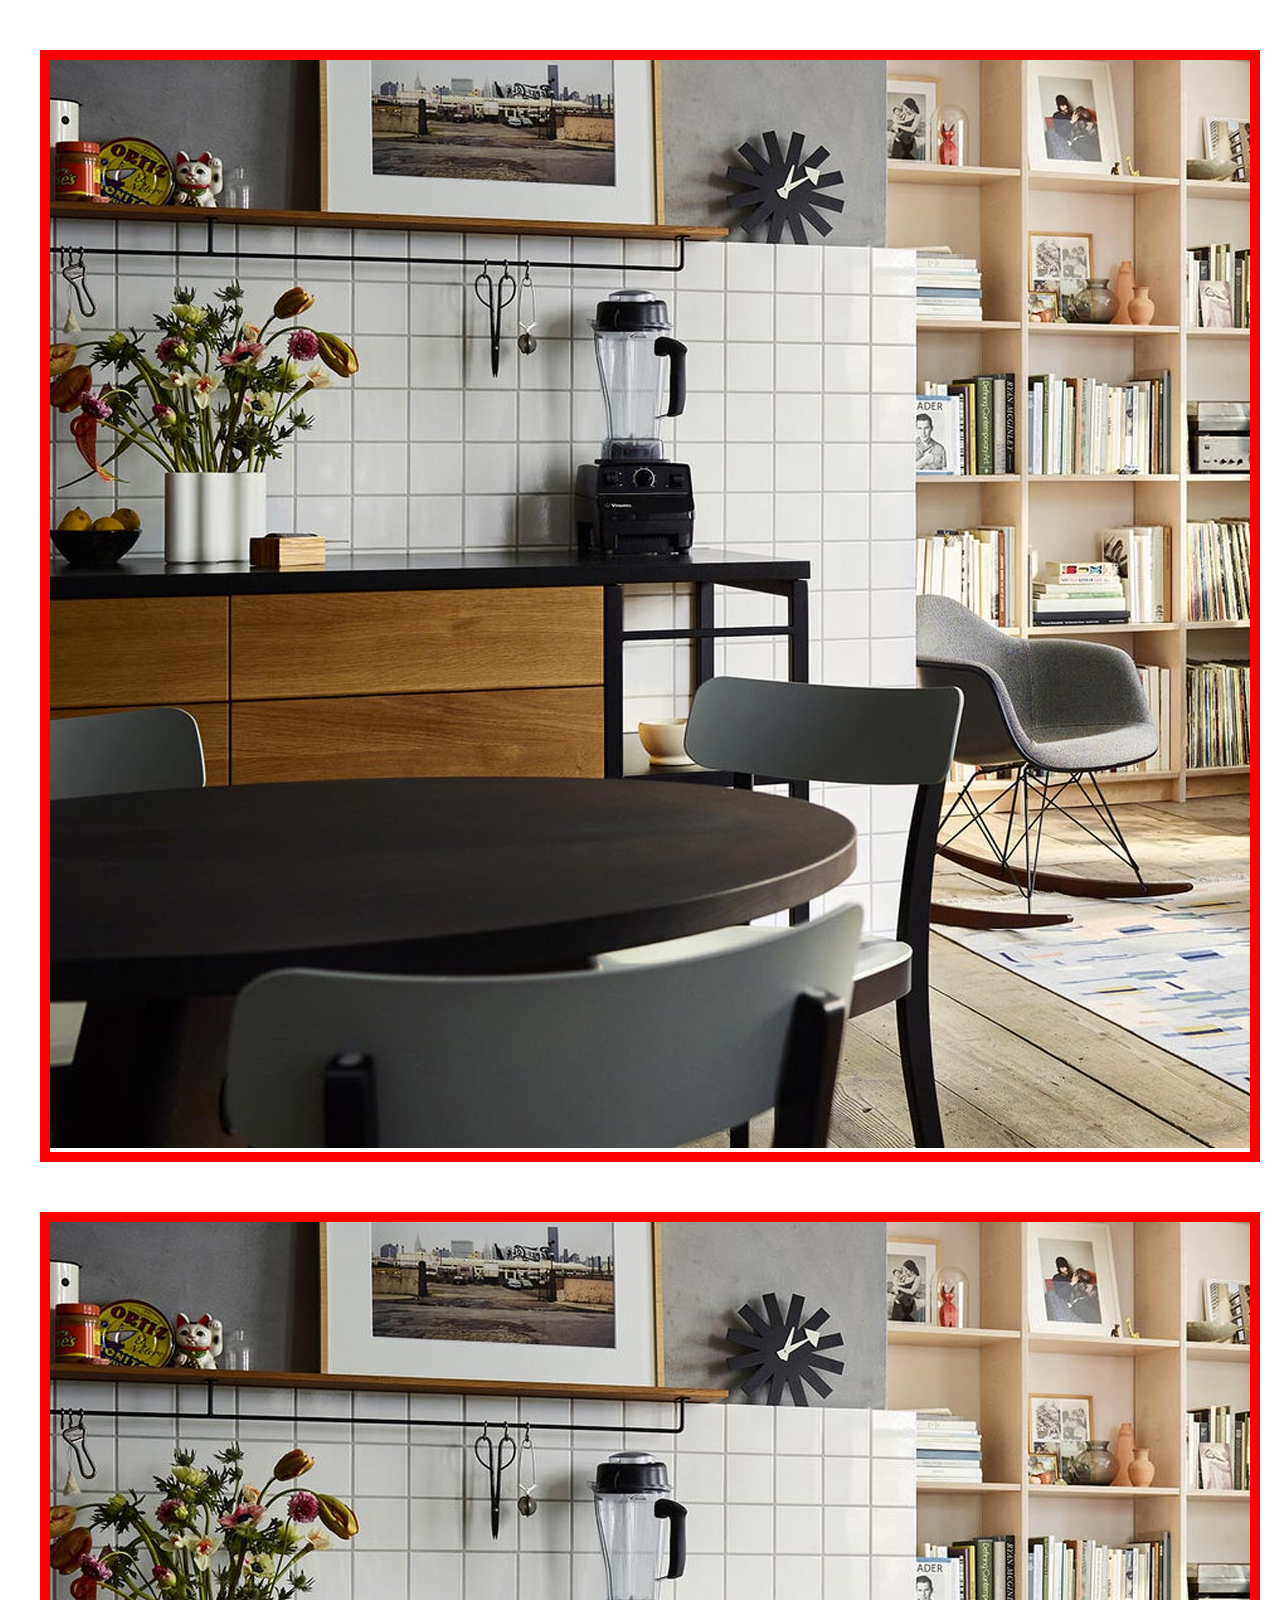
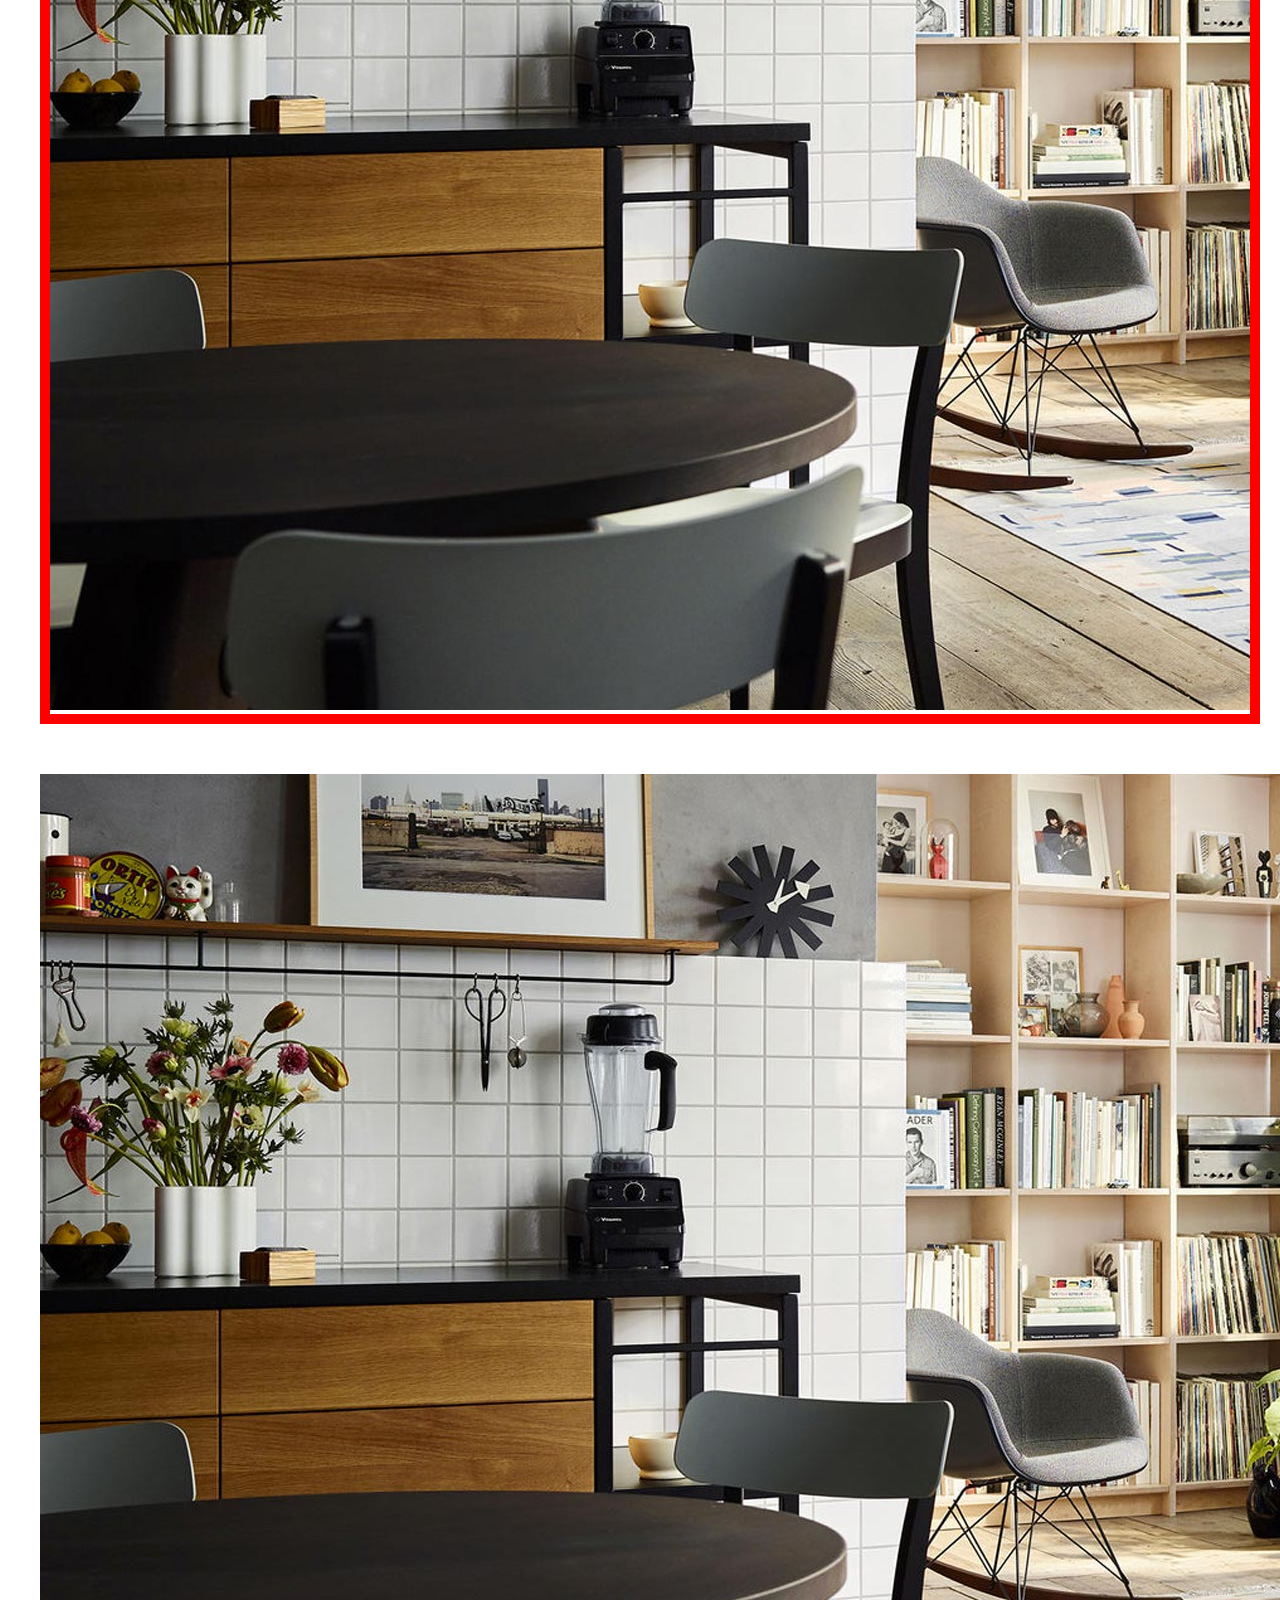
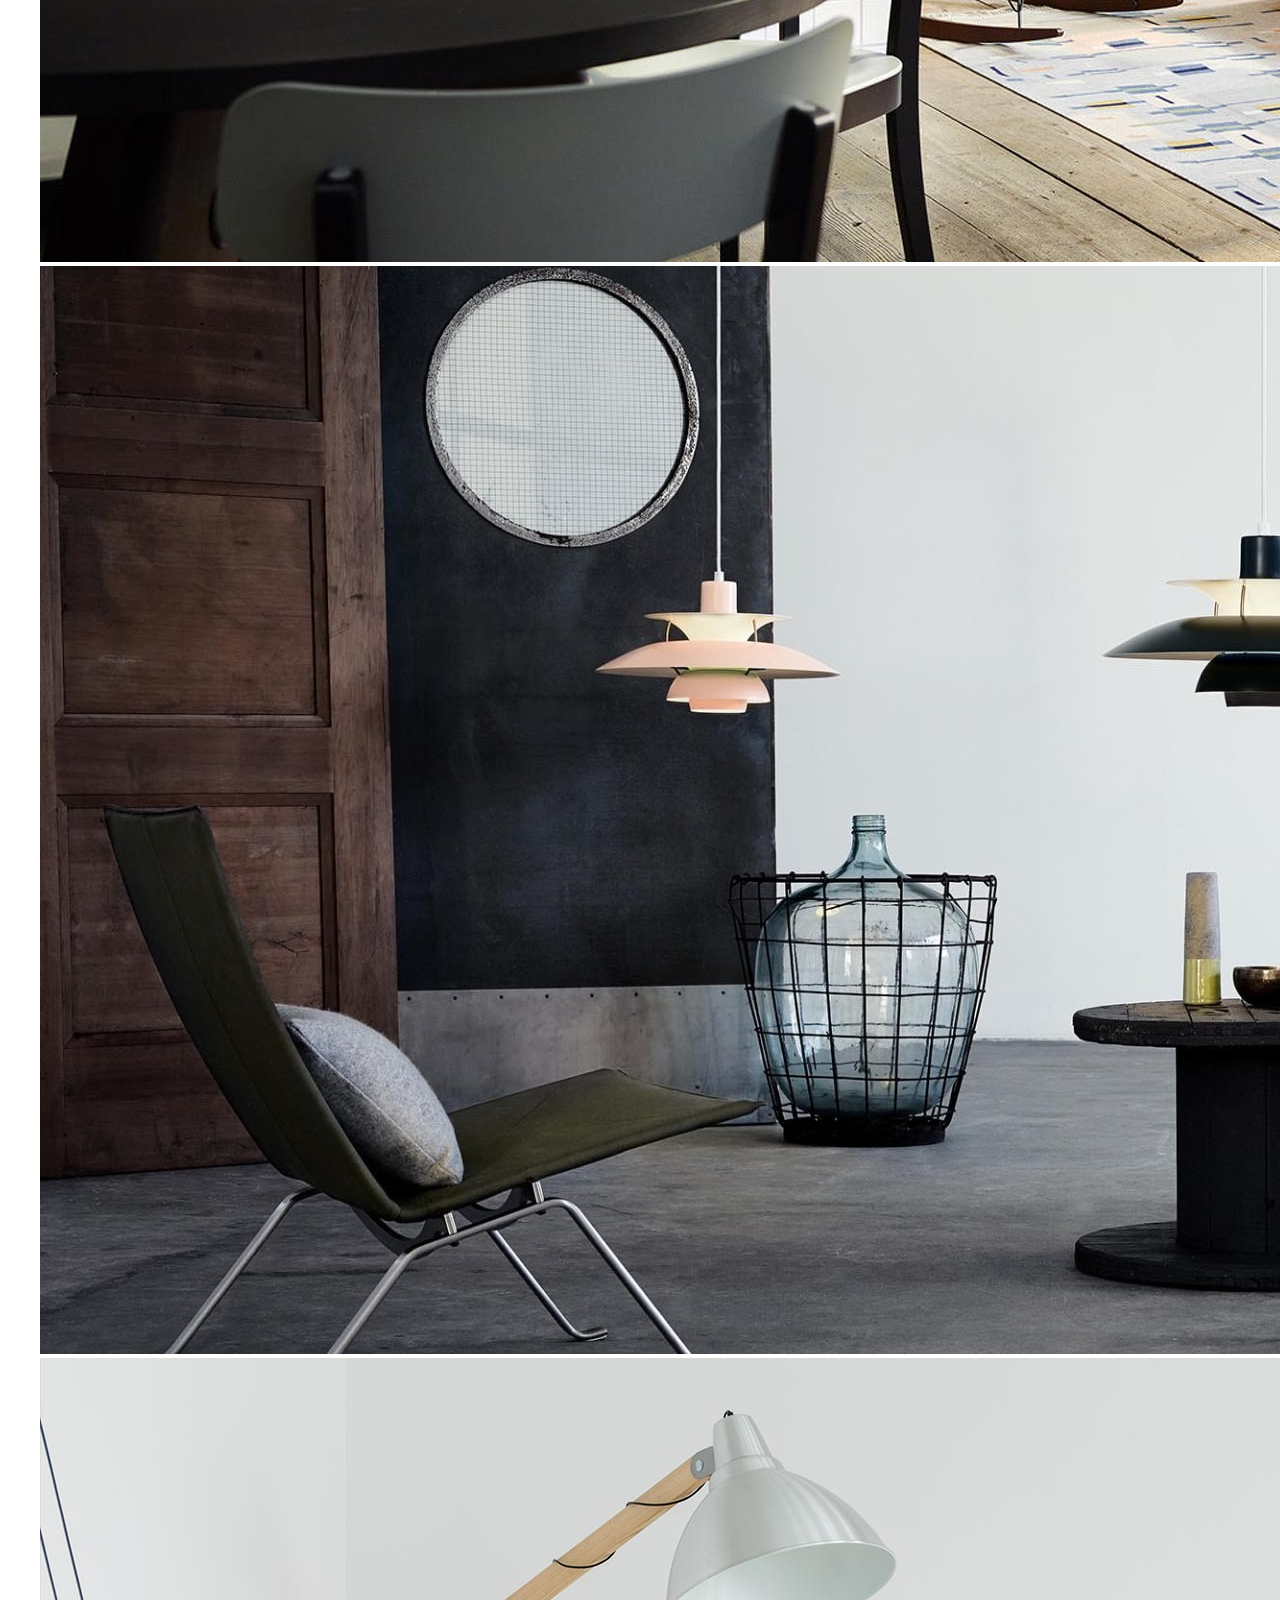
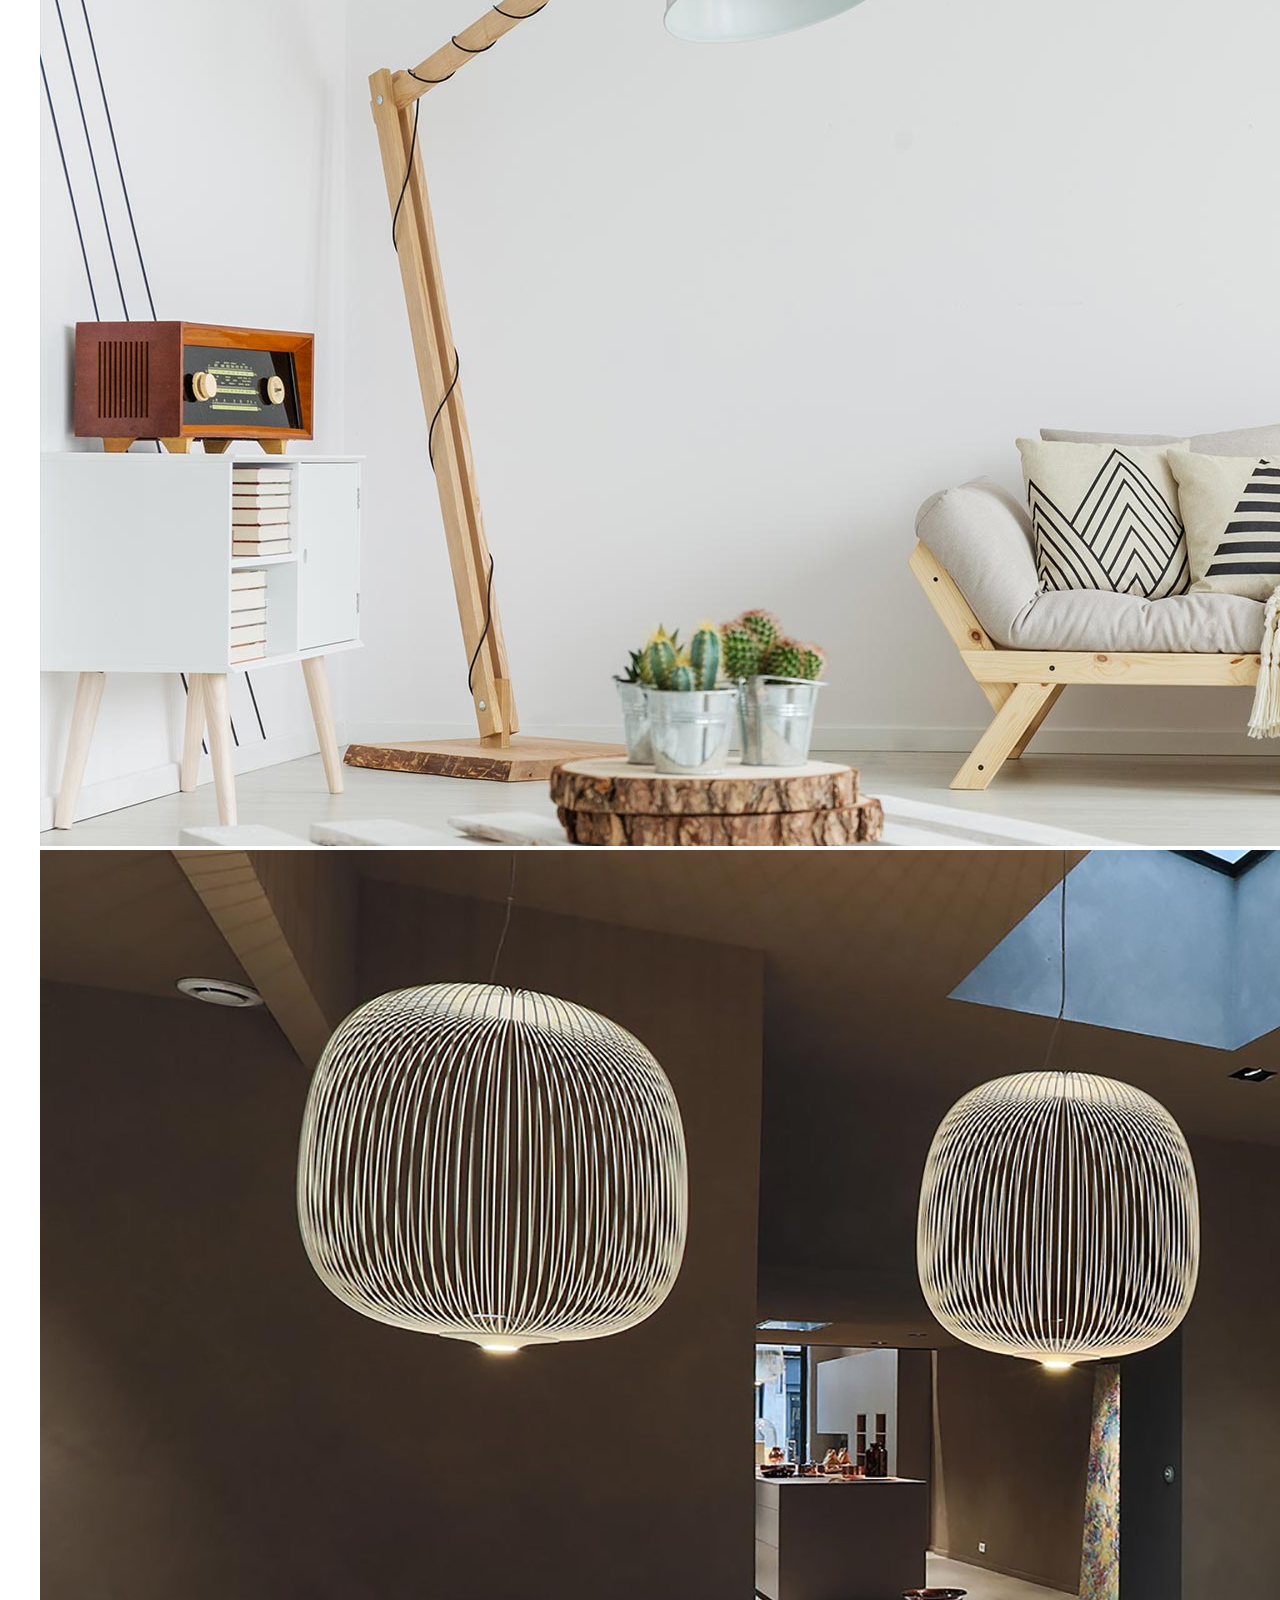
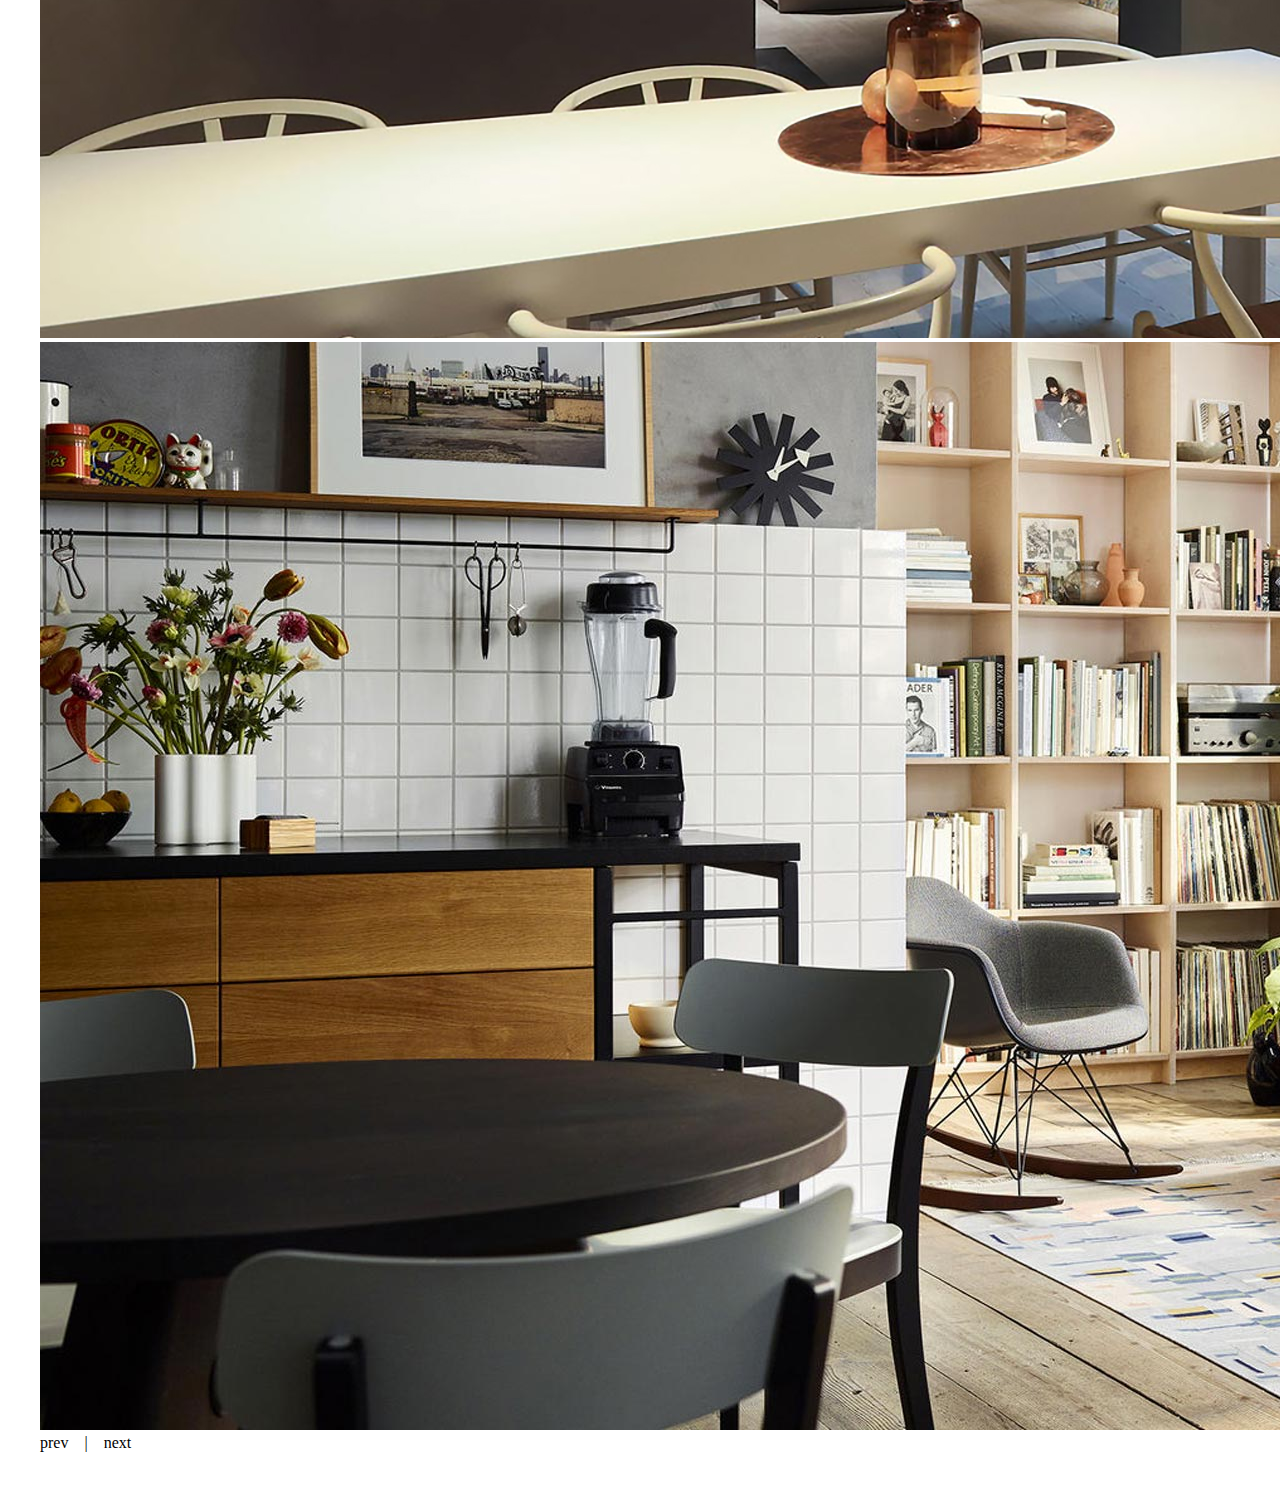
==== public/html/10.slide.html @ fa1ca0fd "시험장 slide" ====
<!DOCTYPE html>
<html lang="ko">
<head>
	<meta charset="UTF-8">
	<meta name="viewport" content="width=device-width, initial-scale=1.0">
	<title>Slide</title>
	<link rel="stylesheet" href="../css/bootstrap.min.css">
	<link rel="stylesheet" href="../css/base.css">
	<link rel="stylesheet" href="../css/10.slide.css">
	<script src="../js/jquery-3.5.1.min.js"></script>
	<script src="../js/imagesloaded.pkgd.min.js"></script>
</head>
<body>

	<!-- slide 1 시험장 -->
	<div class="wrapper wrapper1">
		<div class="stage">
			<div class="slide-wrap">
				<div class="slide">
					<img src="../img/slide-0.jpg" class="w-100">
				</div>
				<div class="slide">
					<img src="../img/slide-1.jpg" class="w-100">
				</div>
				<div class="slide">
					<img src="../img/slide-2.jpg" class="w-100">
				</div>
				<div class="slide">
					<img src="../img/slide-3.jpg" class="w-100">
				</div>
				
			</div>
		</div>
	
	</div>
	<!--// slide 1 -->

	<!-- slide 2 무한루프 -->
	<div class="wrapper wrapper2">
		<div class="stage">
			<div class="slide-wrap">
				<div class="slide">
					<img src="../img/slide-0.jpg" class="w-100">
				</div>
				<div class="slide">
					<img src="../img/slide-1.jpg" class="w-100">
				</div>
				<div class="slide">
					<img src="../img/slide-2.jpg" class="w-100">
				</div>
				<div class="slide">
					<img src="../img/slide-3.jpg" class="w-100">
				</div>
				<div class="slide">
					<img src="../img/slide-0.jpg" class="w-100">
				</div>
			</div>
		</div>
		
	</div>
	<!--// slide 2 -->

	<!-- slide 3 시험장 prev, next -->
	<div class="wrapper wrapper3">
		<div class="stage">
			<div class="slide-wrap">
				<div class="slide">
					<img src="../img/slide-0.jpg" class="w-100">
				</div>
				<div class="slide">
					<img src="../img/slide-1.jpg" class="w-100">
				</div>
				<div class="slide">
					<img src="../img/slide-2.jpg" class="w-100">
				</div>
				<div class="slide">
					<img src="../img/slide-3.jpg" class="w-100">
				</div>
				<div class="slide">
					<img src="../img/slide-0.jpg" class="w-100">
				</div>
			</div>
		</div>
		<div class="text-center">
			<span class="btn-prev">prev</span>
			<span style="padding: 0 12px;">|</span>
			<span class="btn-next">next</span>
		</div>
	</div>
	<!--// slide 3 -->
	<script src="../js/10.slide.js"></script>
</body>
</html>
---- public/css/10.slide.css ----
.wrapper {max-width: 1200px; margin: 50px auto;}
.btn-prev, .btn-next {cursor: pointer;}

.wrapper1 .stage {width: 100%; border: 10px solid red; overflow: hidden;}
.wrapper1 .slide-wrap {position: relative;}
.wrapper1 .slide {position: absolute; top: 0; width: 100%;}
.wrapper1 .slide:nth-child(1) {position: relative; left: 0;}
.wrapper1 .slide:nth-child(2) {left: 100%;}
.wrapper1 .slide:nth-child(3) {left: 200%;}
.wrapper1 .slide:nth-child(4) {left: 300%;}
.wrapper1 .slide:nth-child(5) {left: 400%;}

.wrapper2 .stage {width: 100%; border: 10px solid red; overflow: hidden;}
.wrapper2 .slide-wrap {position: relative;}
.wrapper2 .slide {position: absolute; top: 0; width: 100%;}
.wrapper2 .slide:nth-child(1) {position: relative; left: 0;}
.wrapper2 .slide:nth-child(2) {left: 100%;}
.wrapper2 .slide:nth-child(3) {left: 200%;}
.wrapper2 .slide:nth-child(4) {left: 300%;}
.wrapper2 .slide:nth-child(5) {left: 400%;}
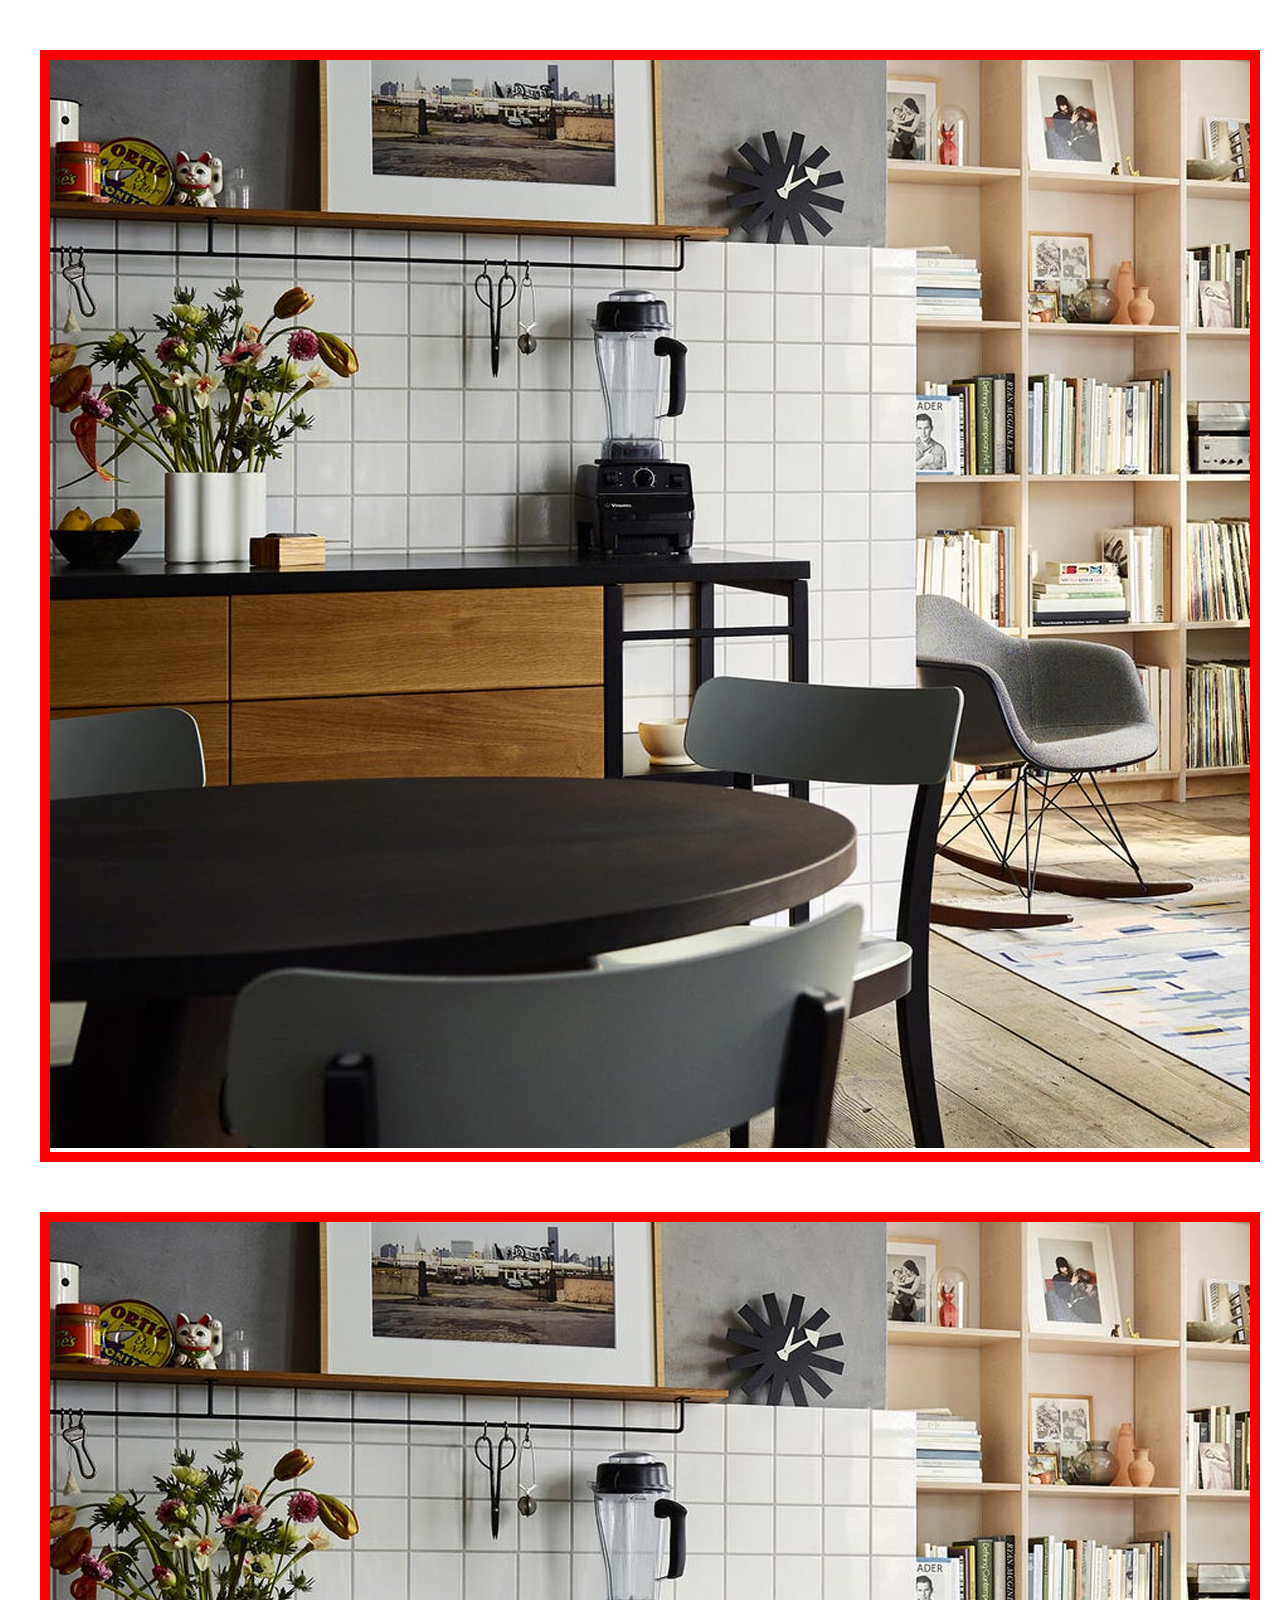
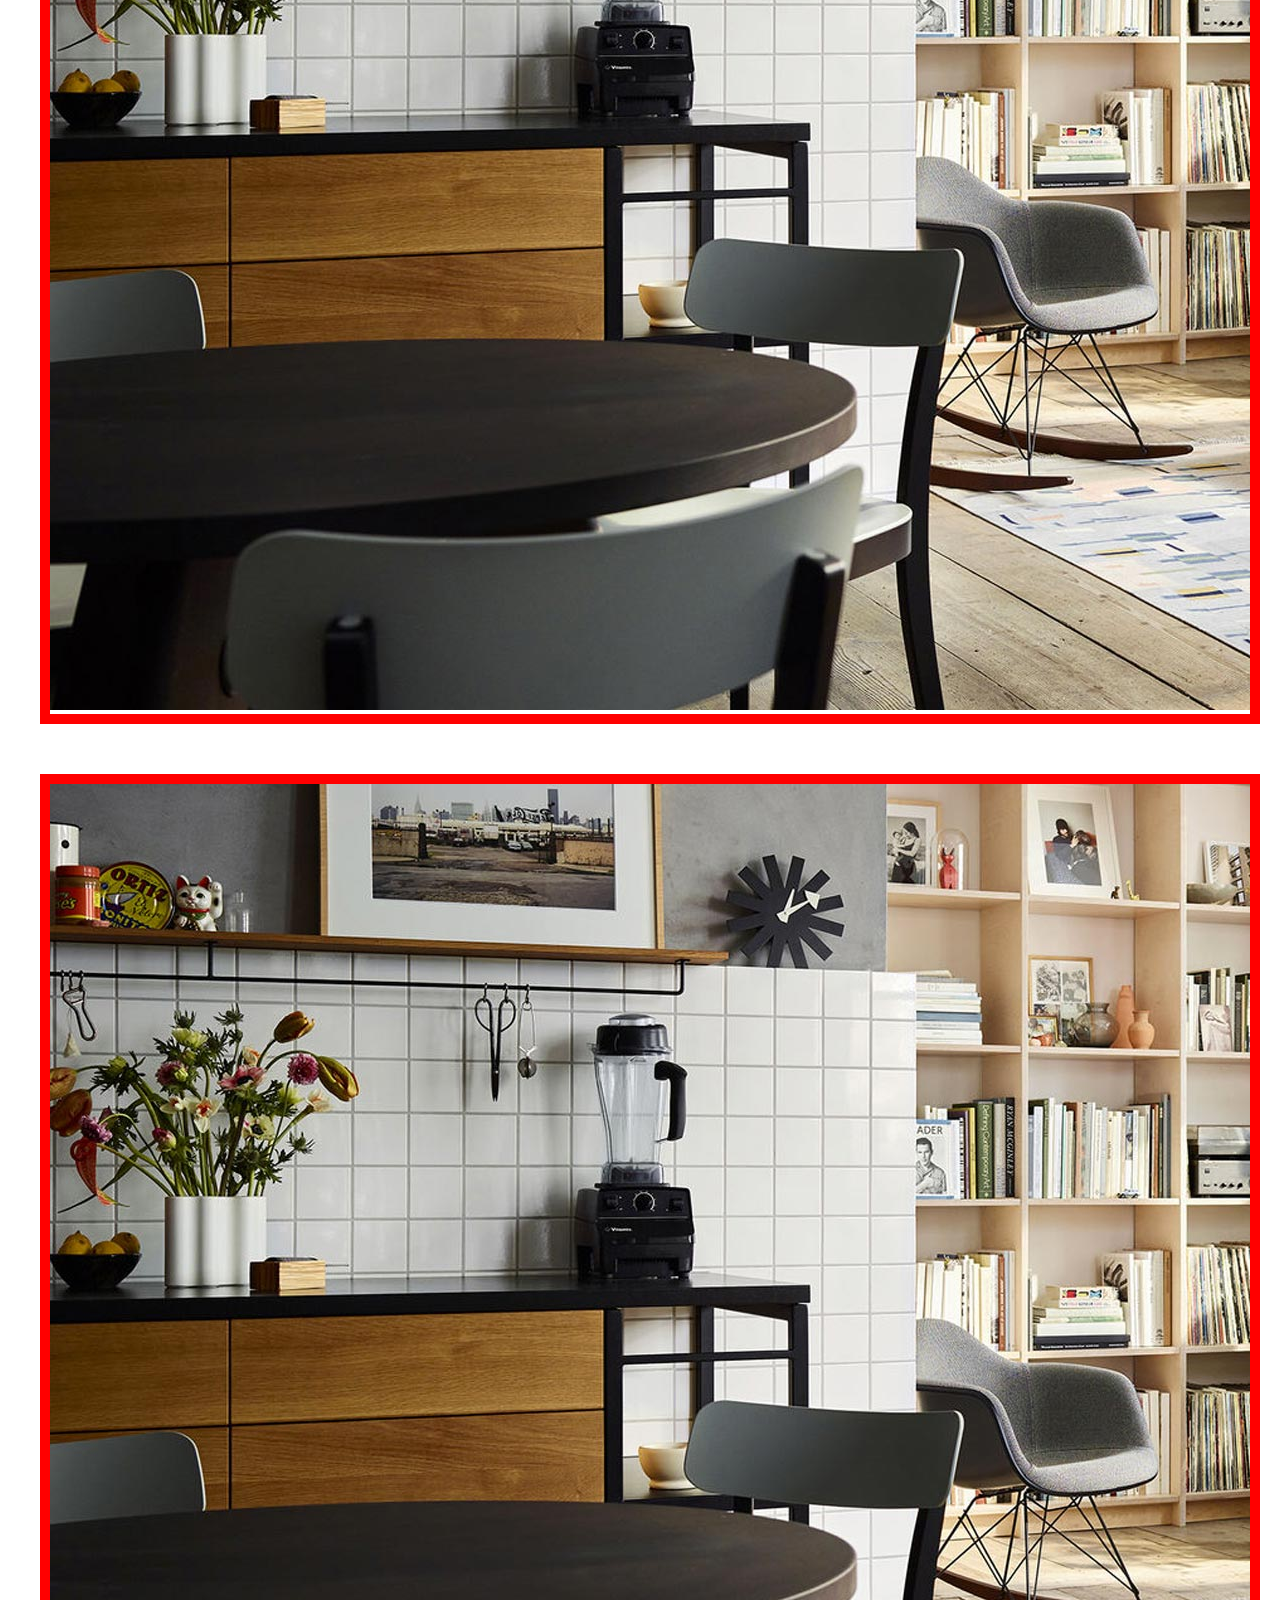
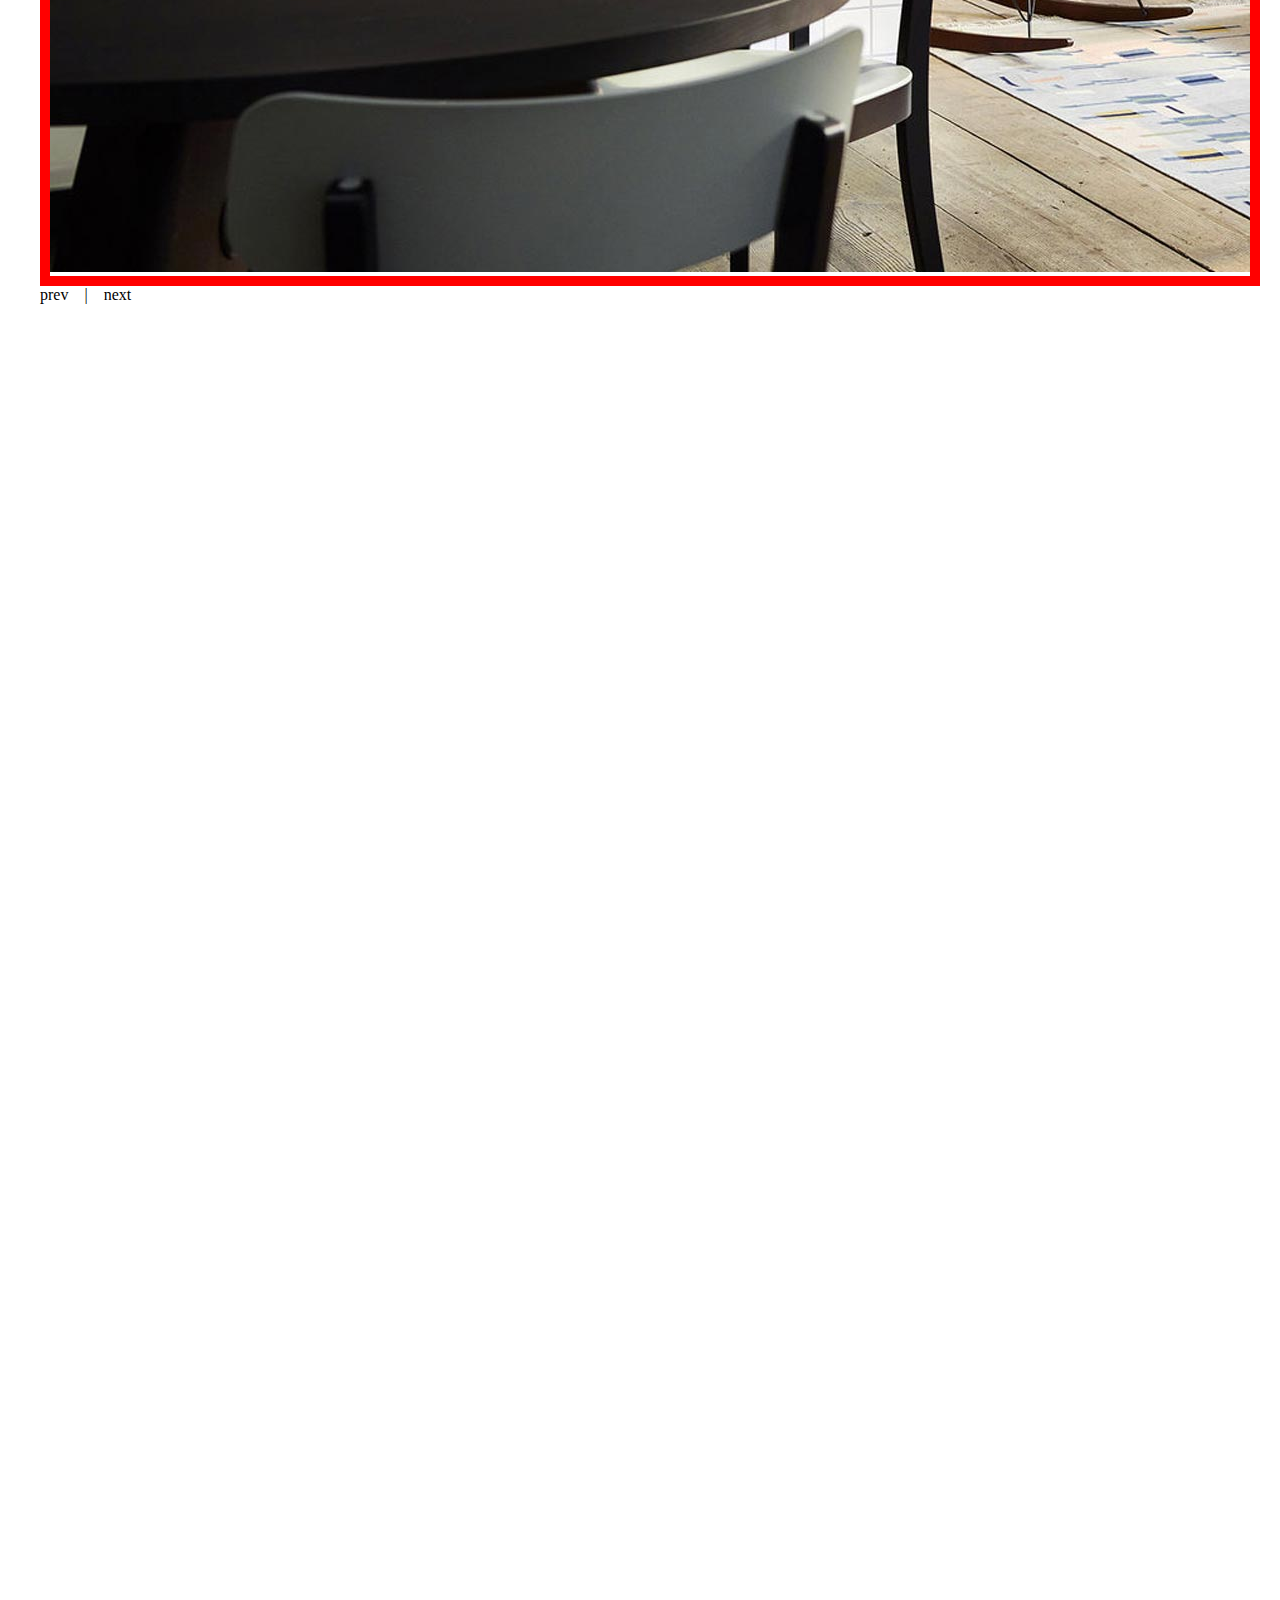
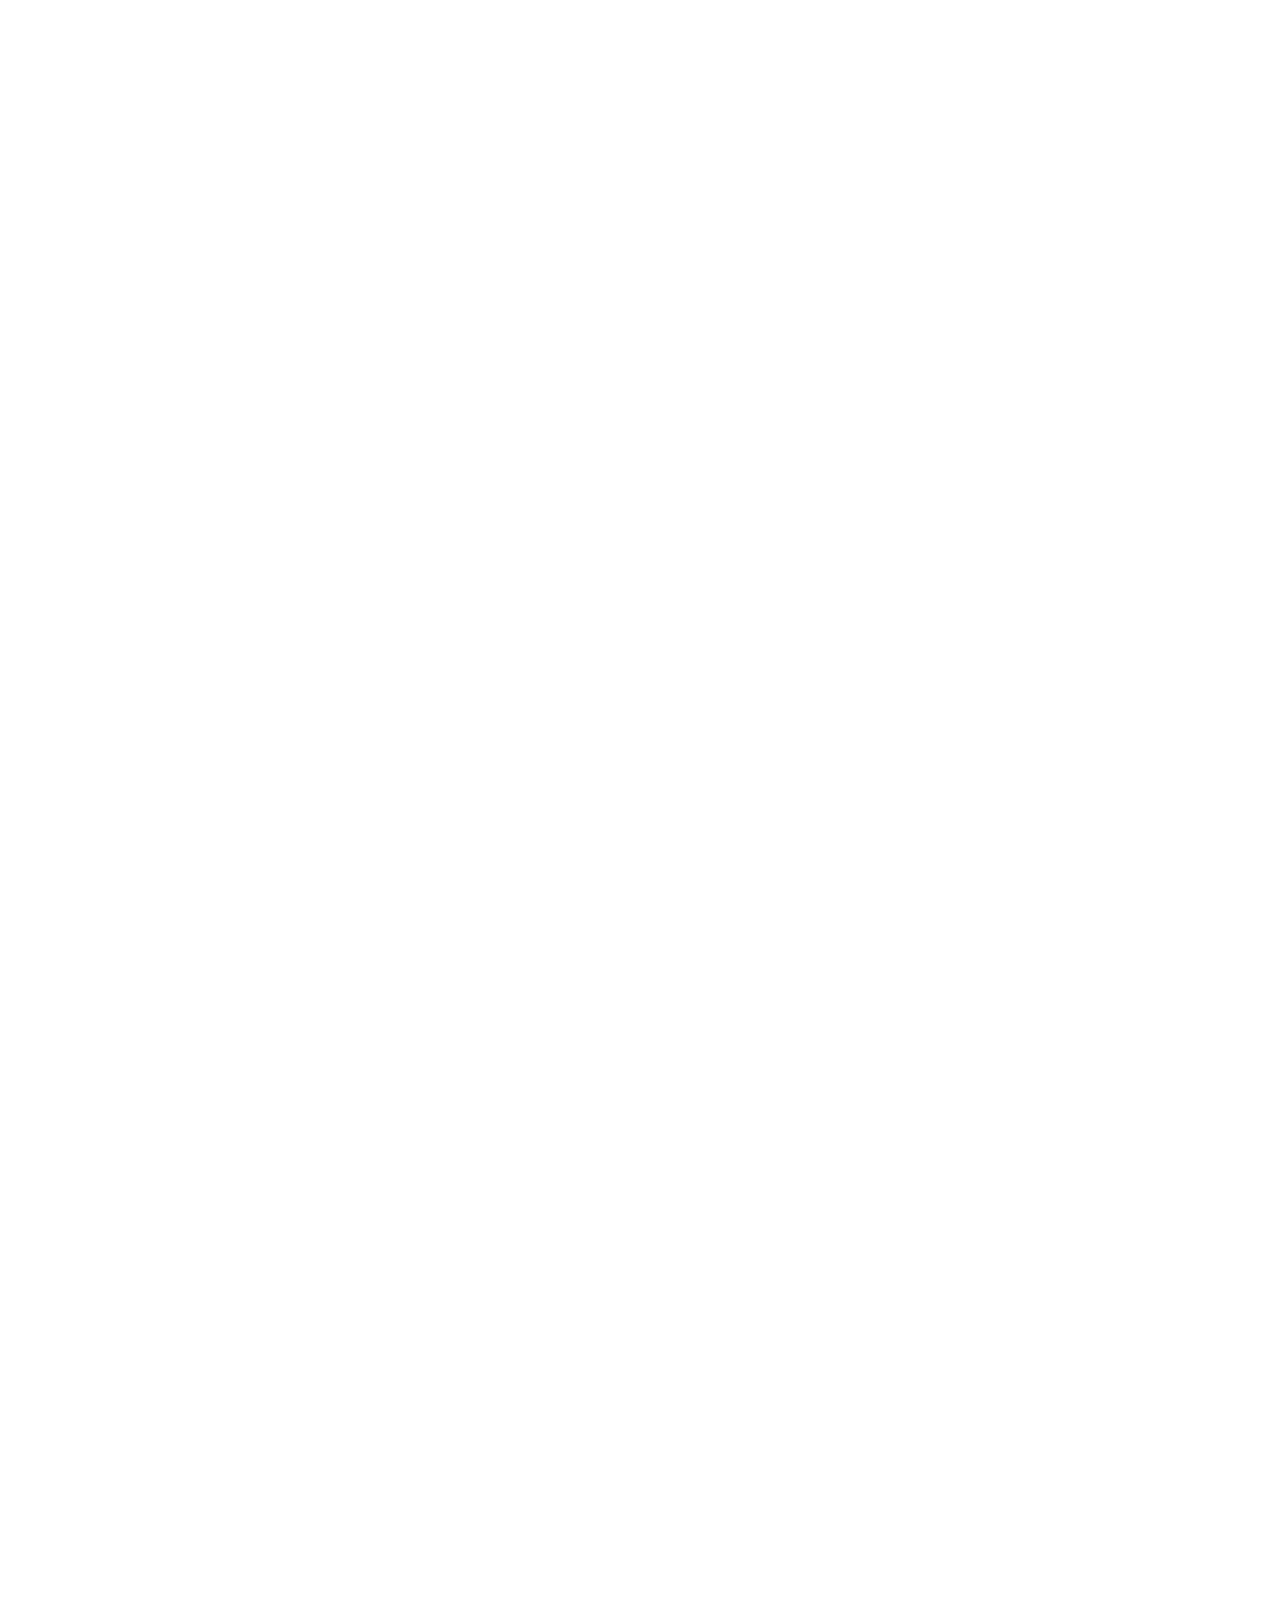
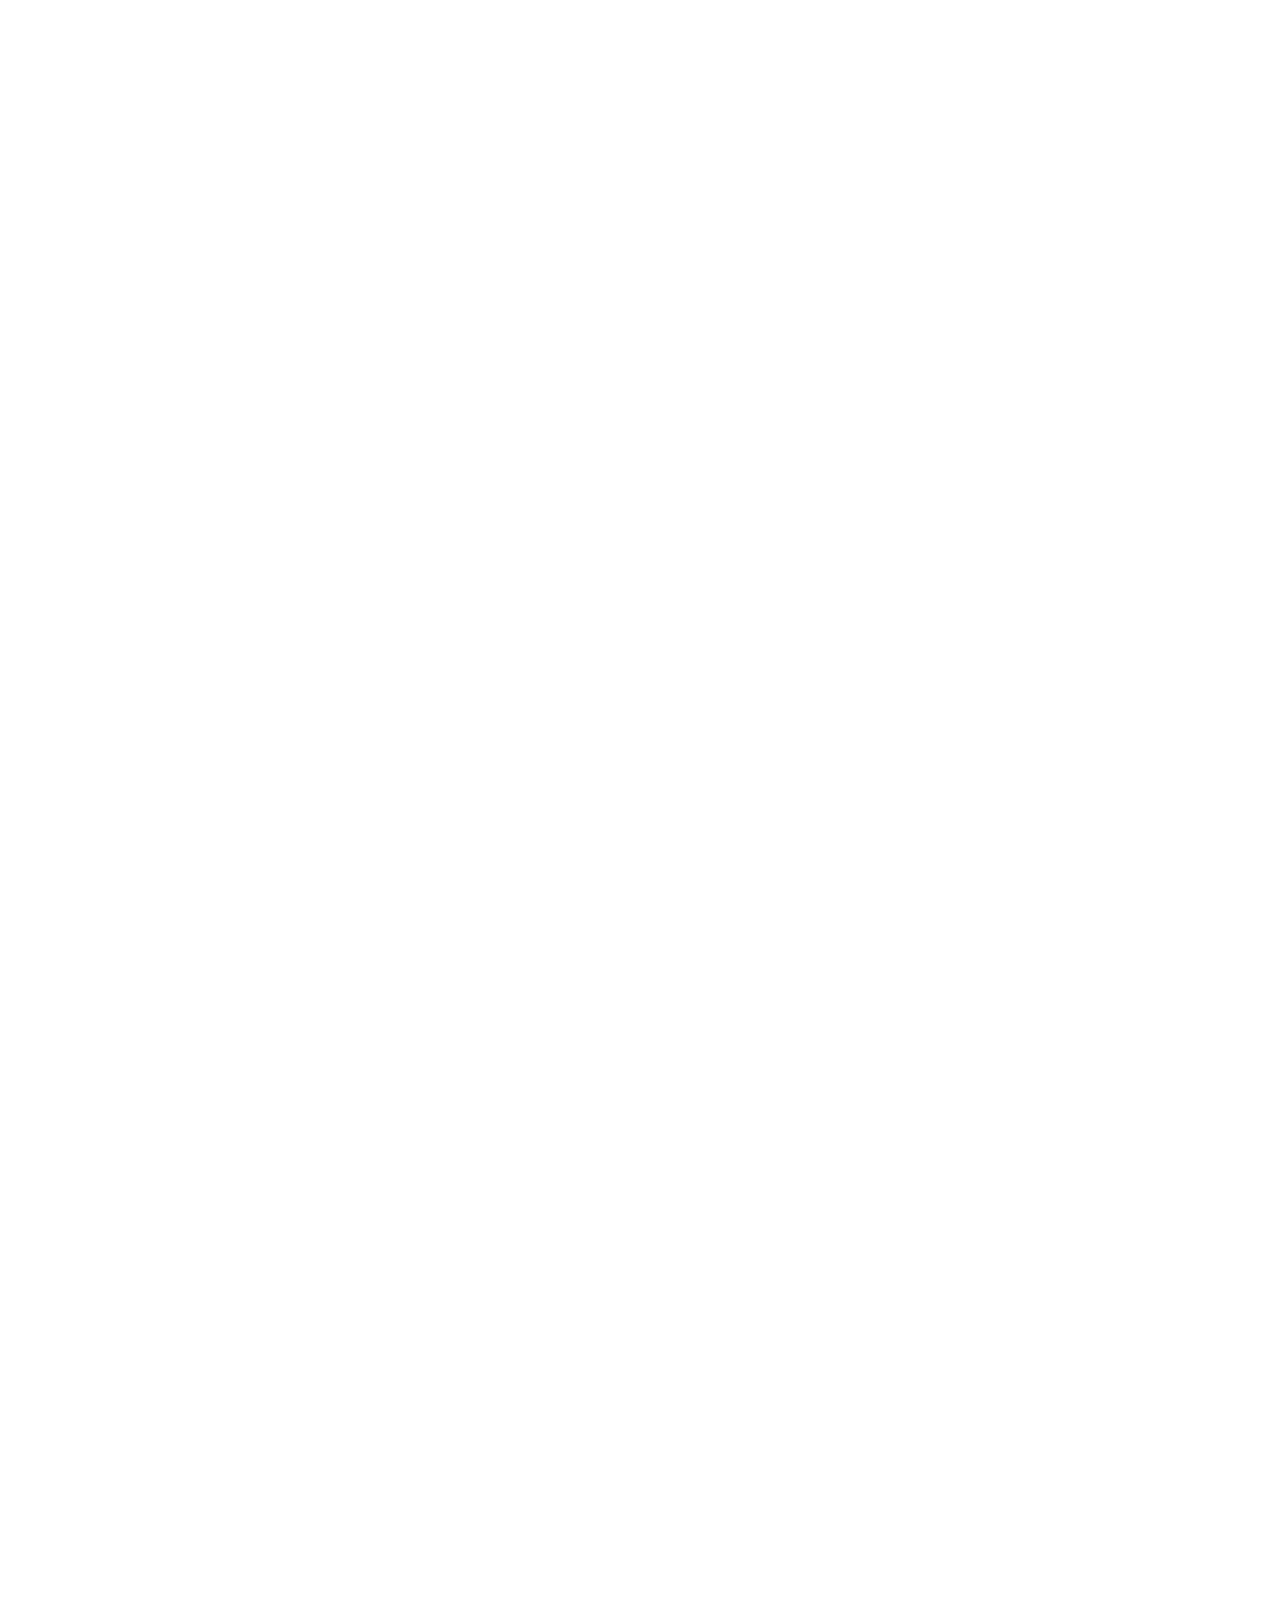
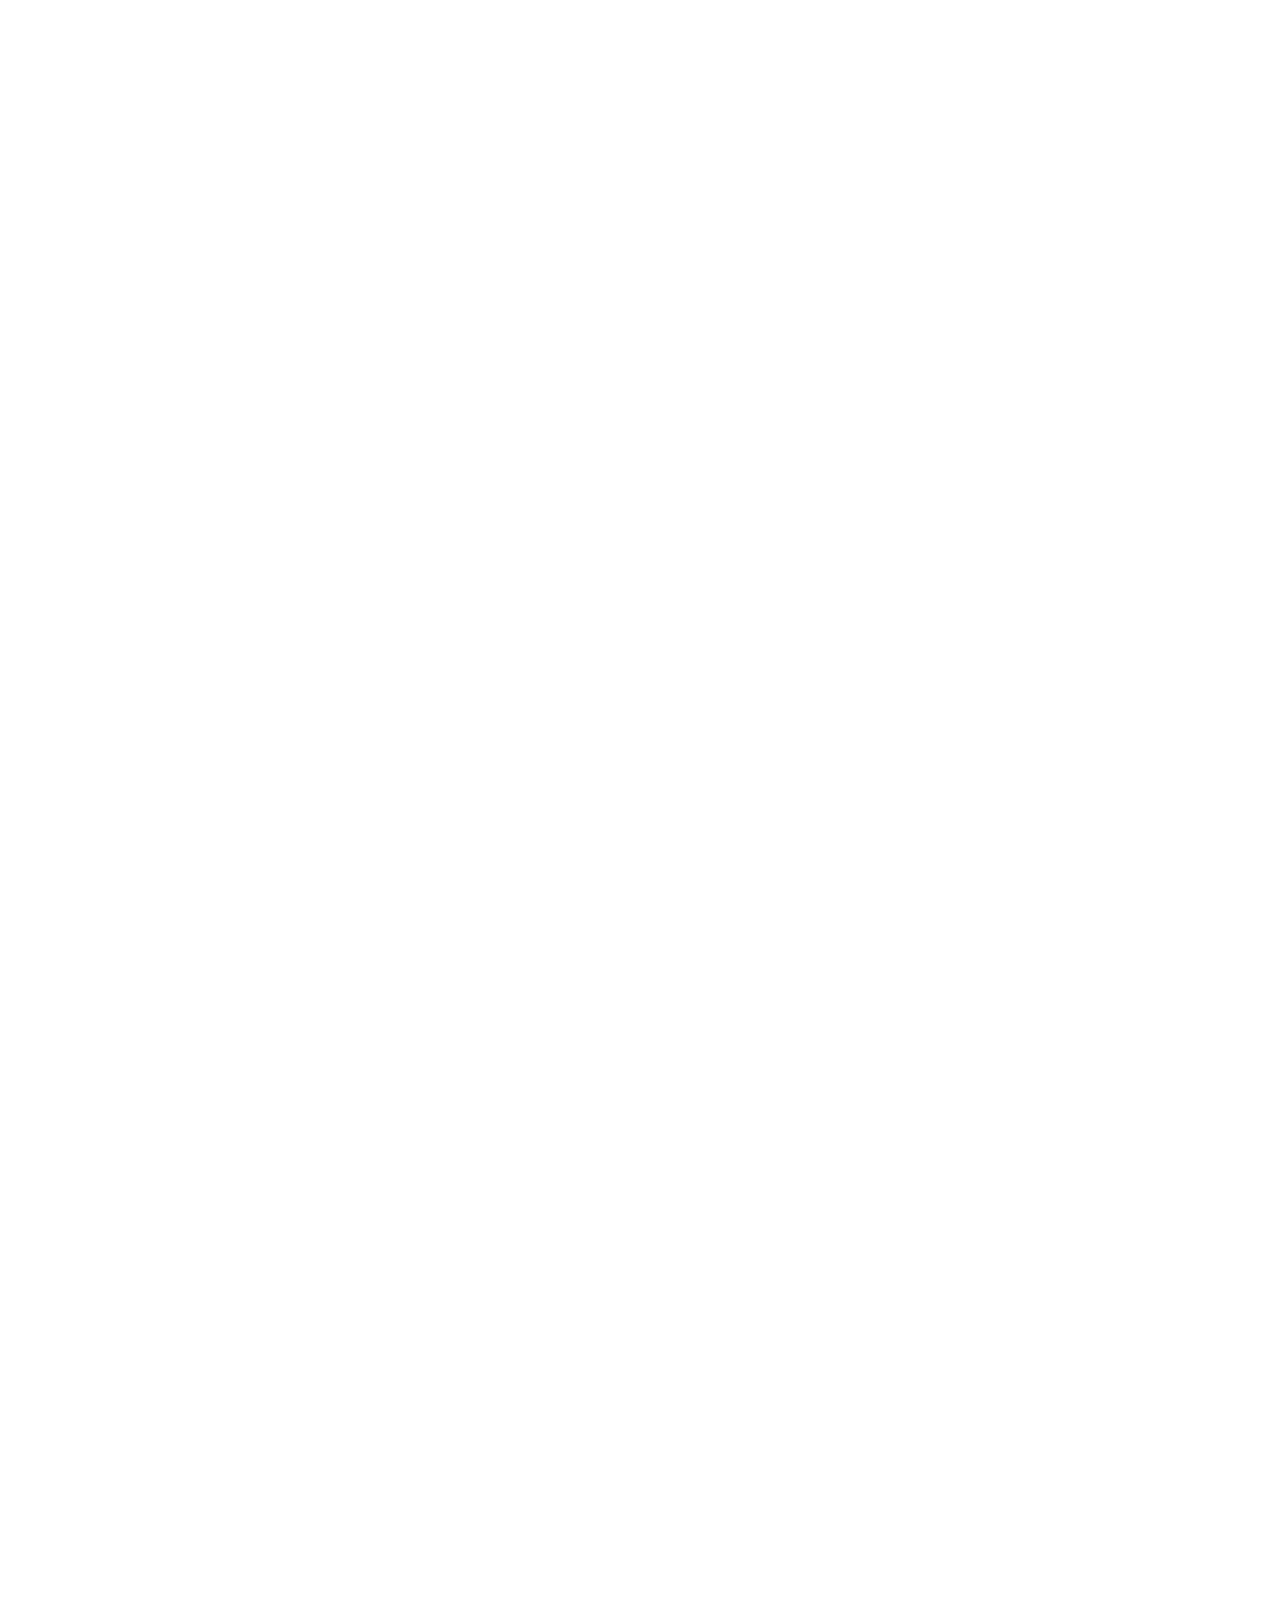
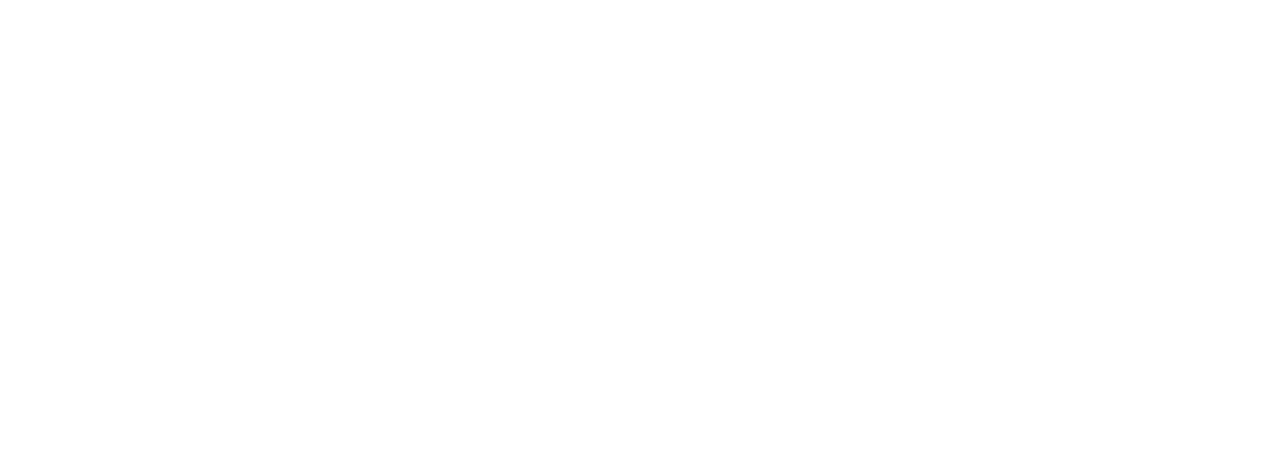
==== commit dbf493cf: "변수에 넣어서 사용" ====
--- a/public/html/10.slide.html
+++ b/public/html/10.slide.html
@@ -81,9 +81,9 @@
 				</div>
 			</div>
 		</div>
-		<div class="text-center">
+		<div class="pager-wrap text-center">
 			<span class="btn-prev">prev</span>
-			<span style="padding: 0 12px;">|</span>
+			<span class="divide" style="padding: 0 12px;">|</span>
 			<span class="btn-next">next</span>
 		</div>
 	</div>
--- a/public/css/10.slide.css
+++ b/public/css/10.slide.css
@@ -1,5 +1,6 @@
 .wrapper {max-width: 1200px; margin: 50px auto;}
-.btn-prev, .btn-next {cursor: pointer;}
+html, body{height: 10000px;}
+.btn-prev, .btn-next {cursor: pointer; user-select: none;}
 
 .wrapper1 .stage {width: 100%; border: 10px solid red; overflow: hidden;}
 .wrapper1 .slide-wrap {position: relative;}
@@ -18,3 +19,12 @@
 .wrapper2 .slide:nth-child(3) {left: 200%;}
 .wrapper2 .slide:nth-child(4) {left: 300%;}
 .wrapper2 .slide:nth-child(5) {left: 400%;}
+
+.wrapper3 .stage {width: 100%; border: 10px solid red; overflow: hidden;}
+.wrapper3 .slide-wrap {position: relative;}
+.wrapper3 .slide {position: absolute; top: 0; width: 100%;}
+.wrapper3 .slide:nth-child(1) {position: relative; left: 0;}
+.wrapper3 .slide:nth-child(2) {left: 100%;}
+.wrapper3 .slide:nth-child(3) {left: 200%;}
+.wrapper3 .slide:nth-child(4) {left: 300%;}
+.wrapper3 .slide:nth-child(5) {left: 400%;}
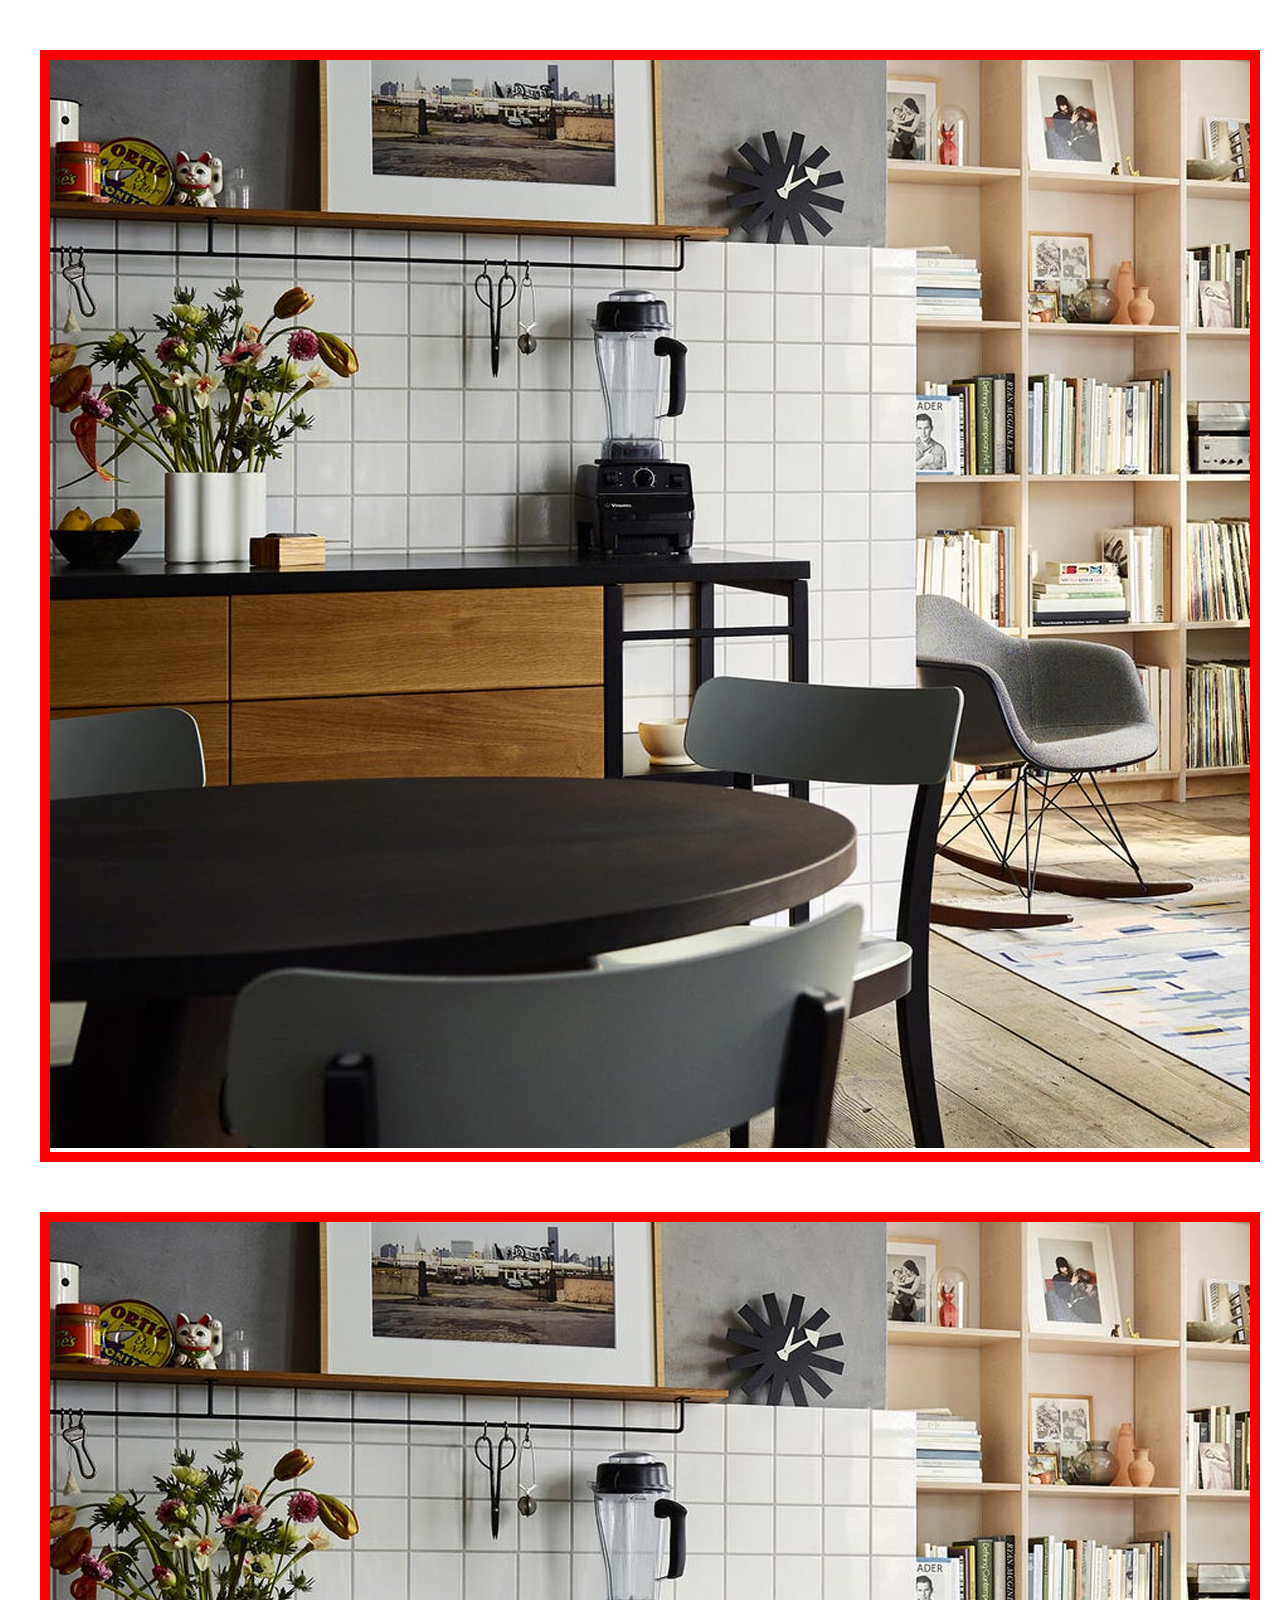
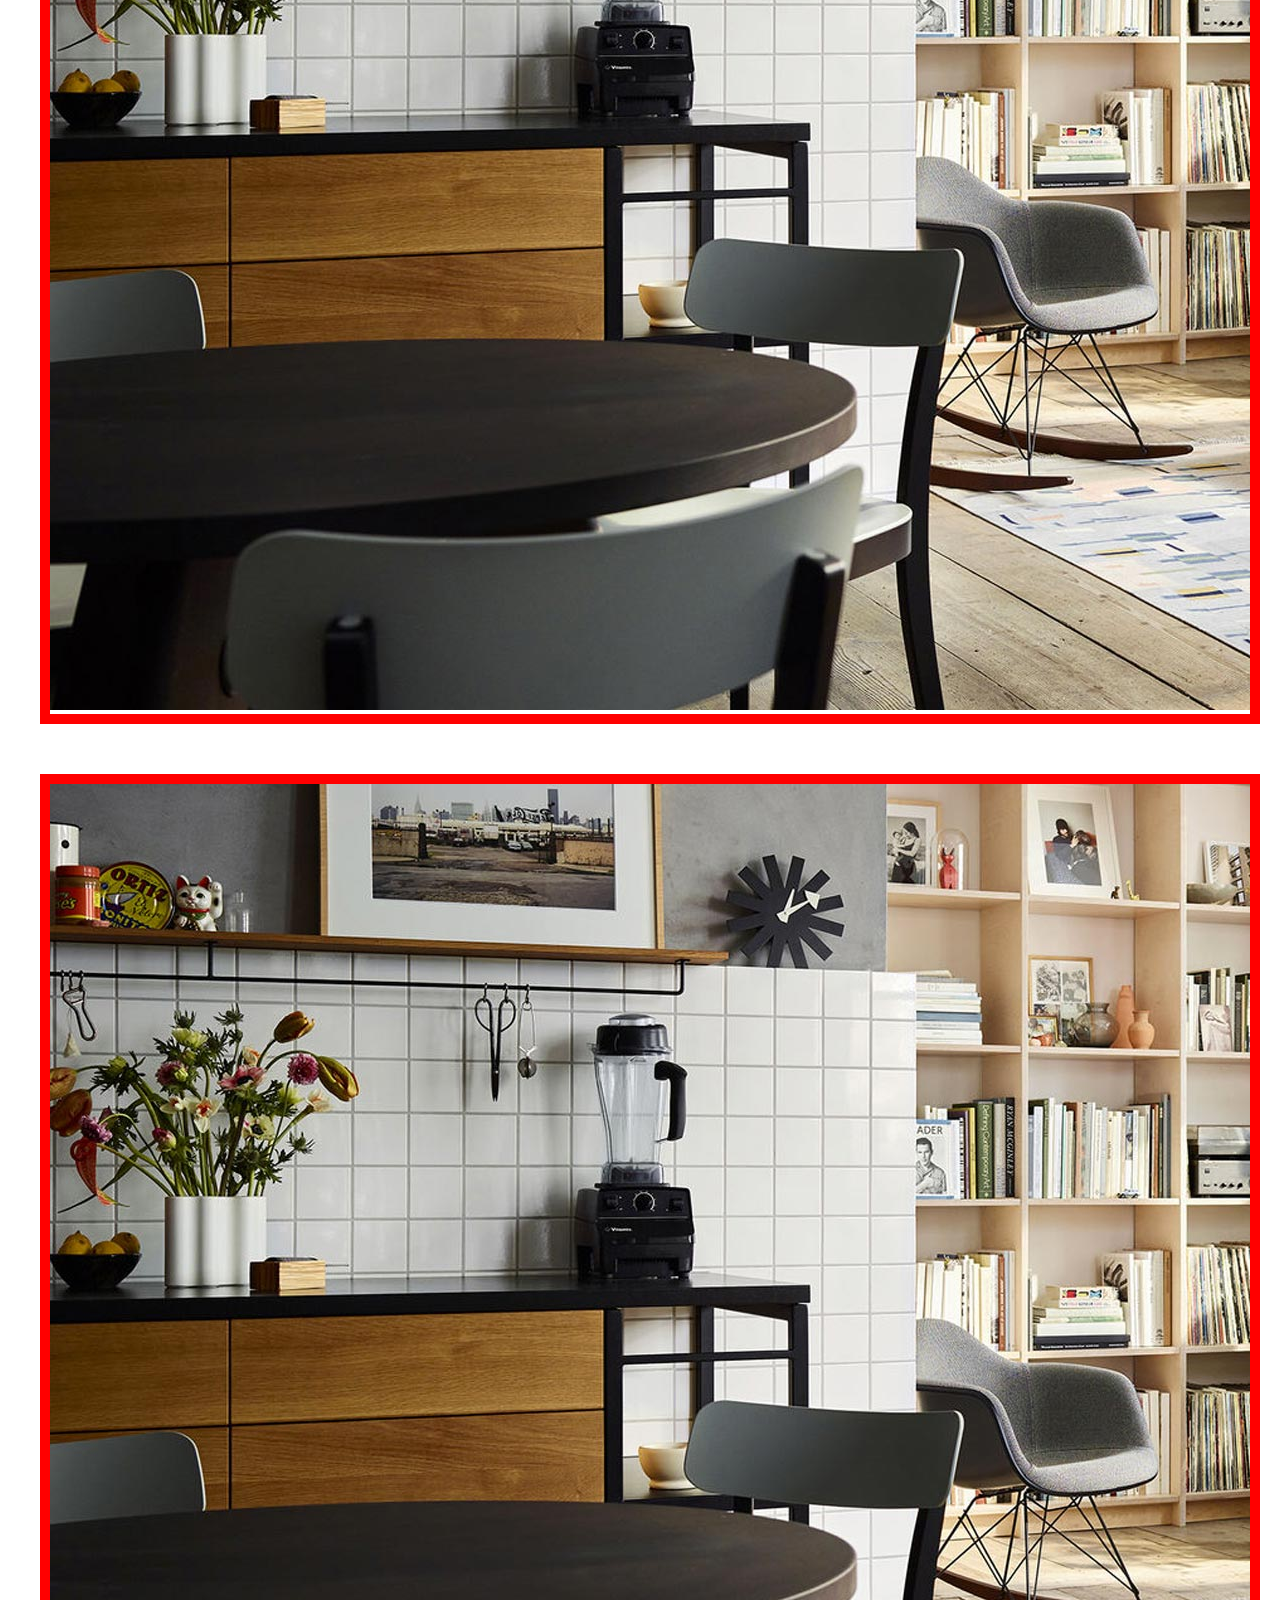
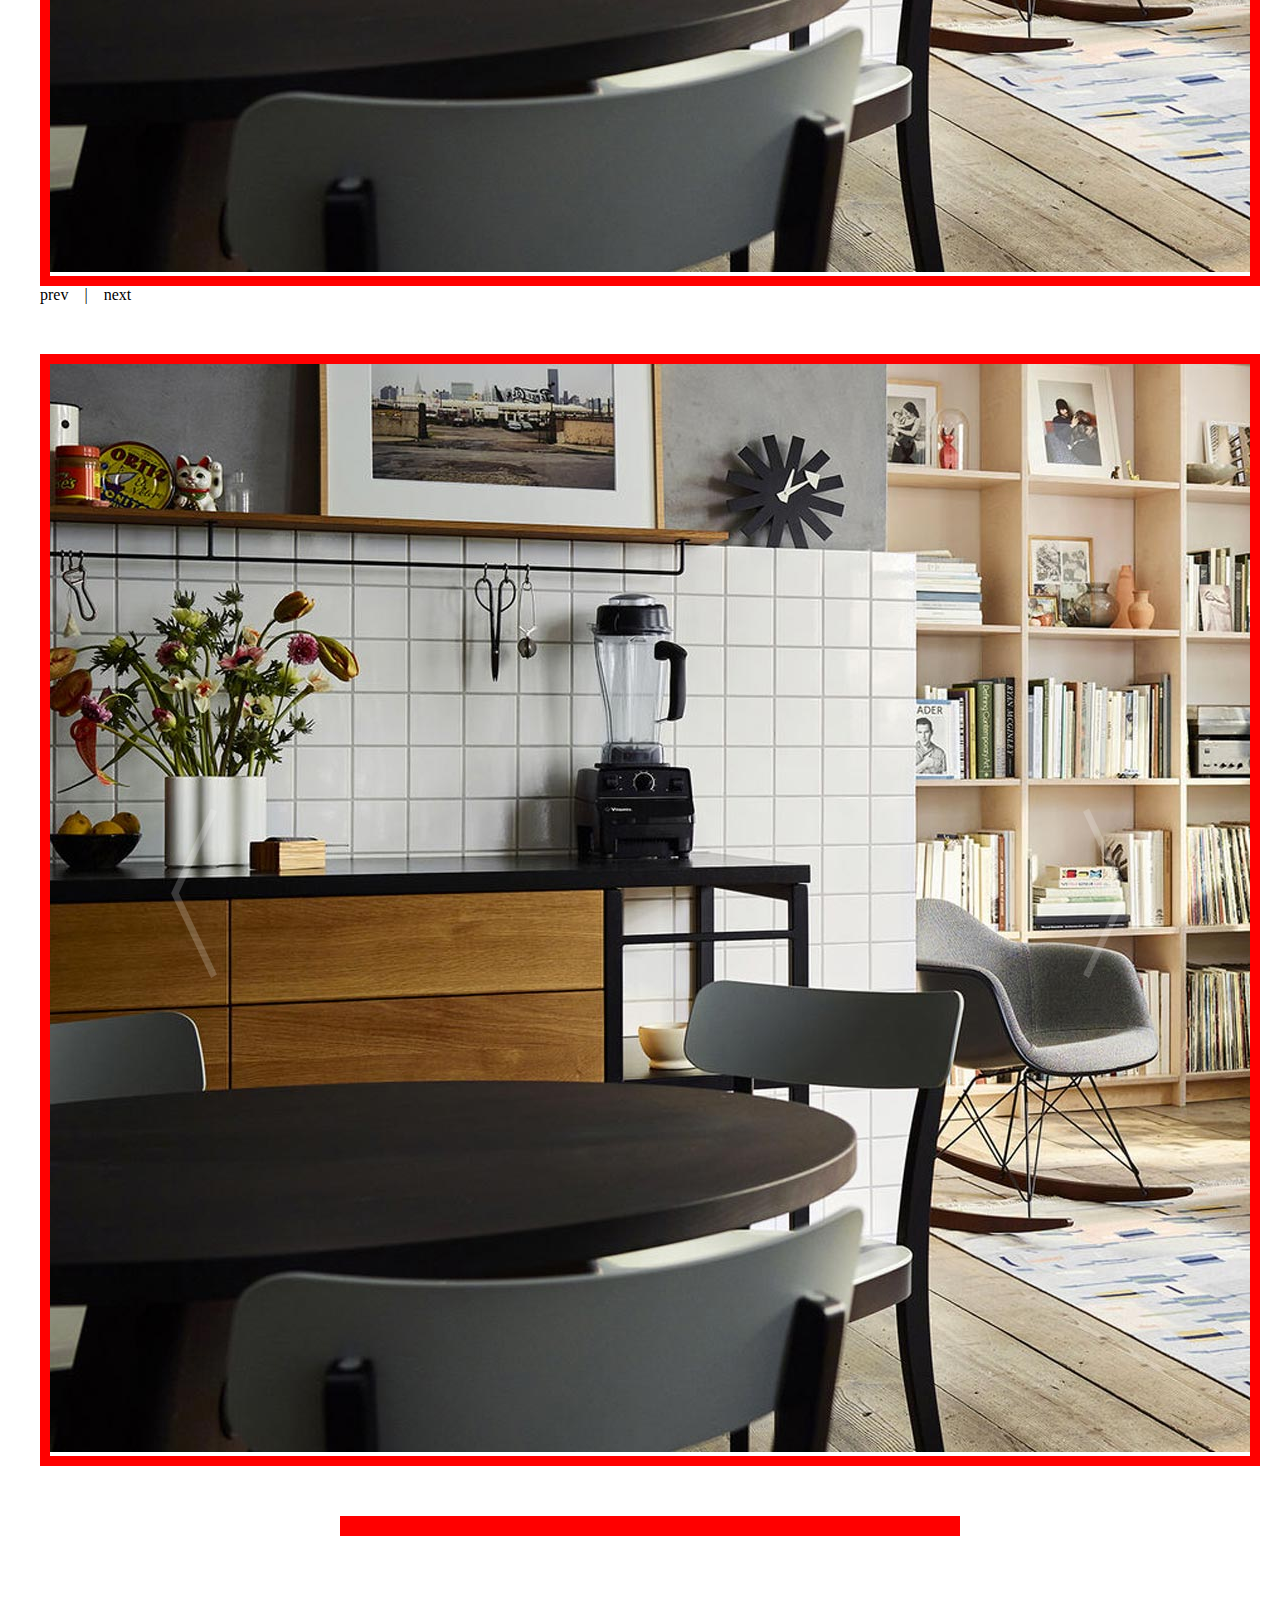
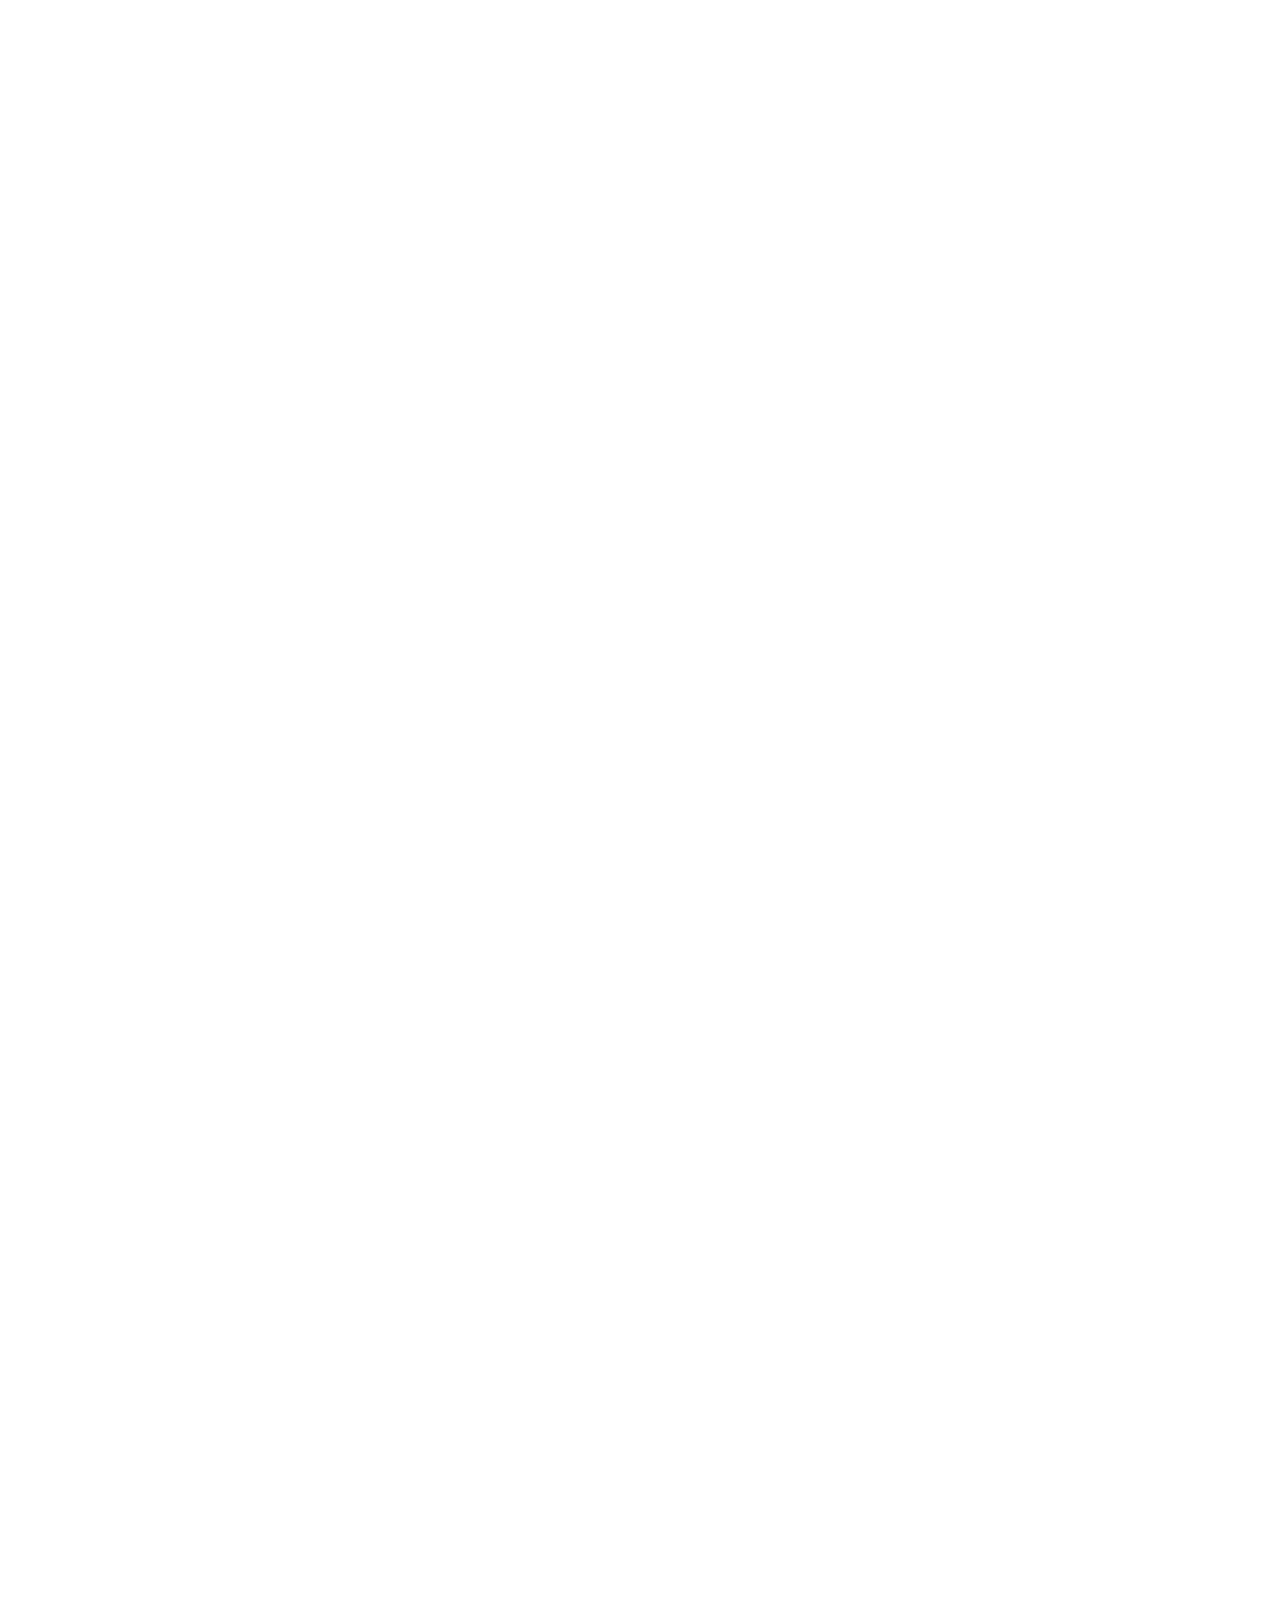
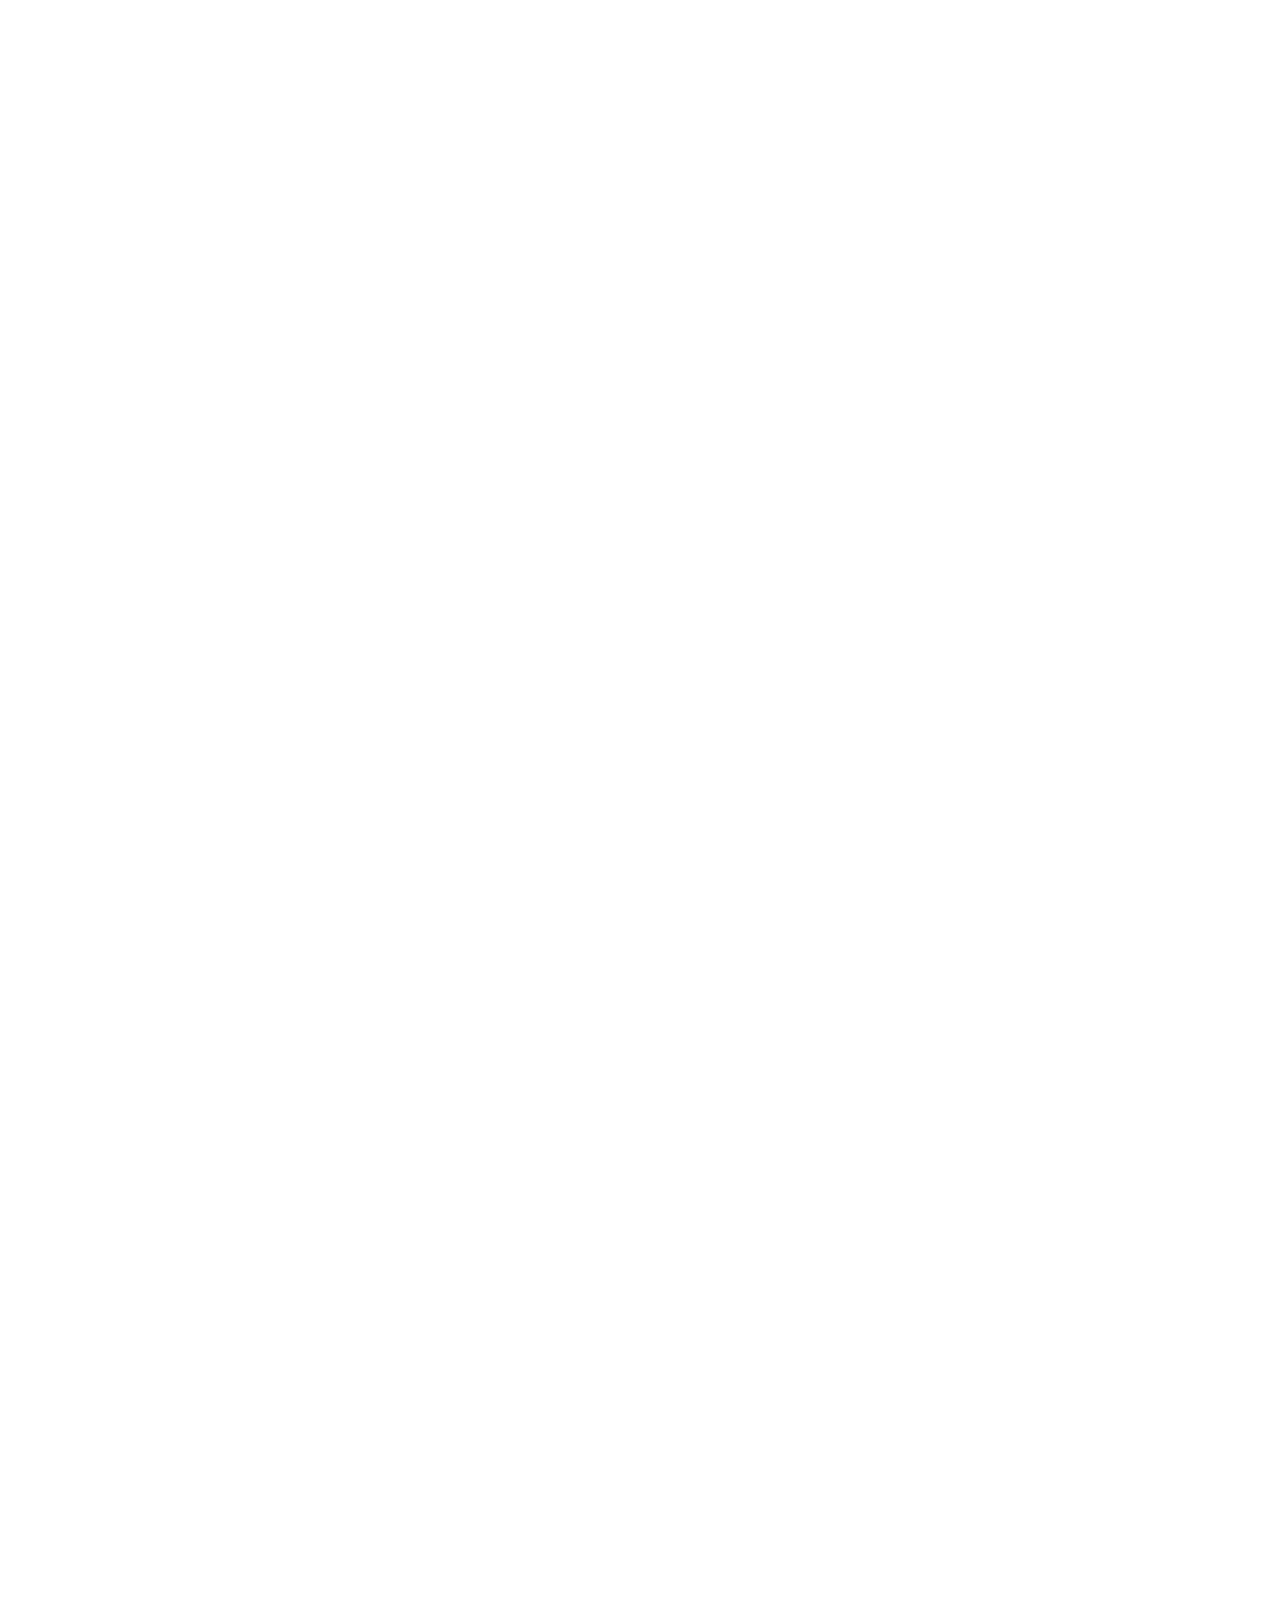
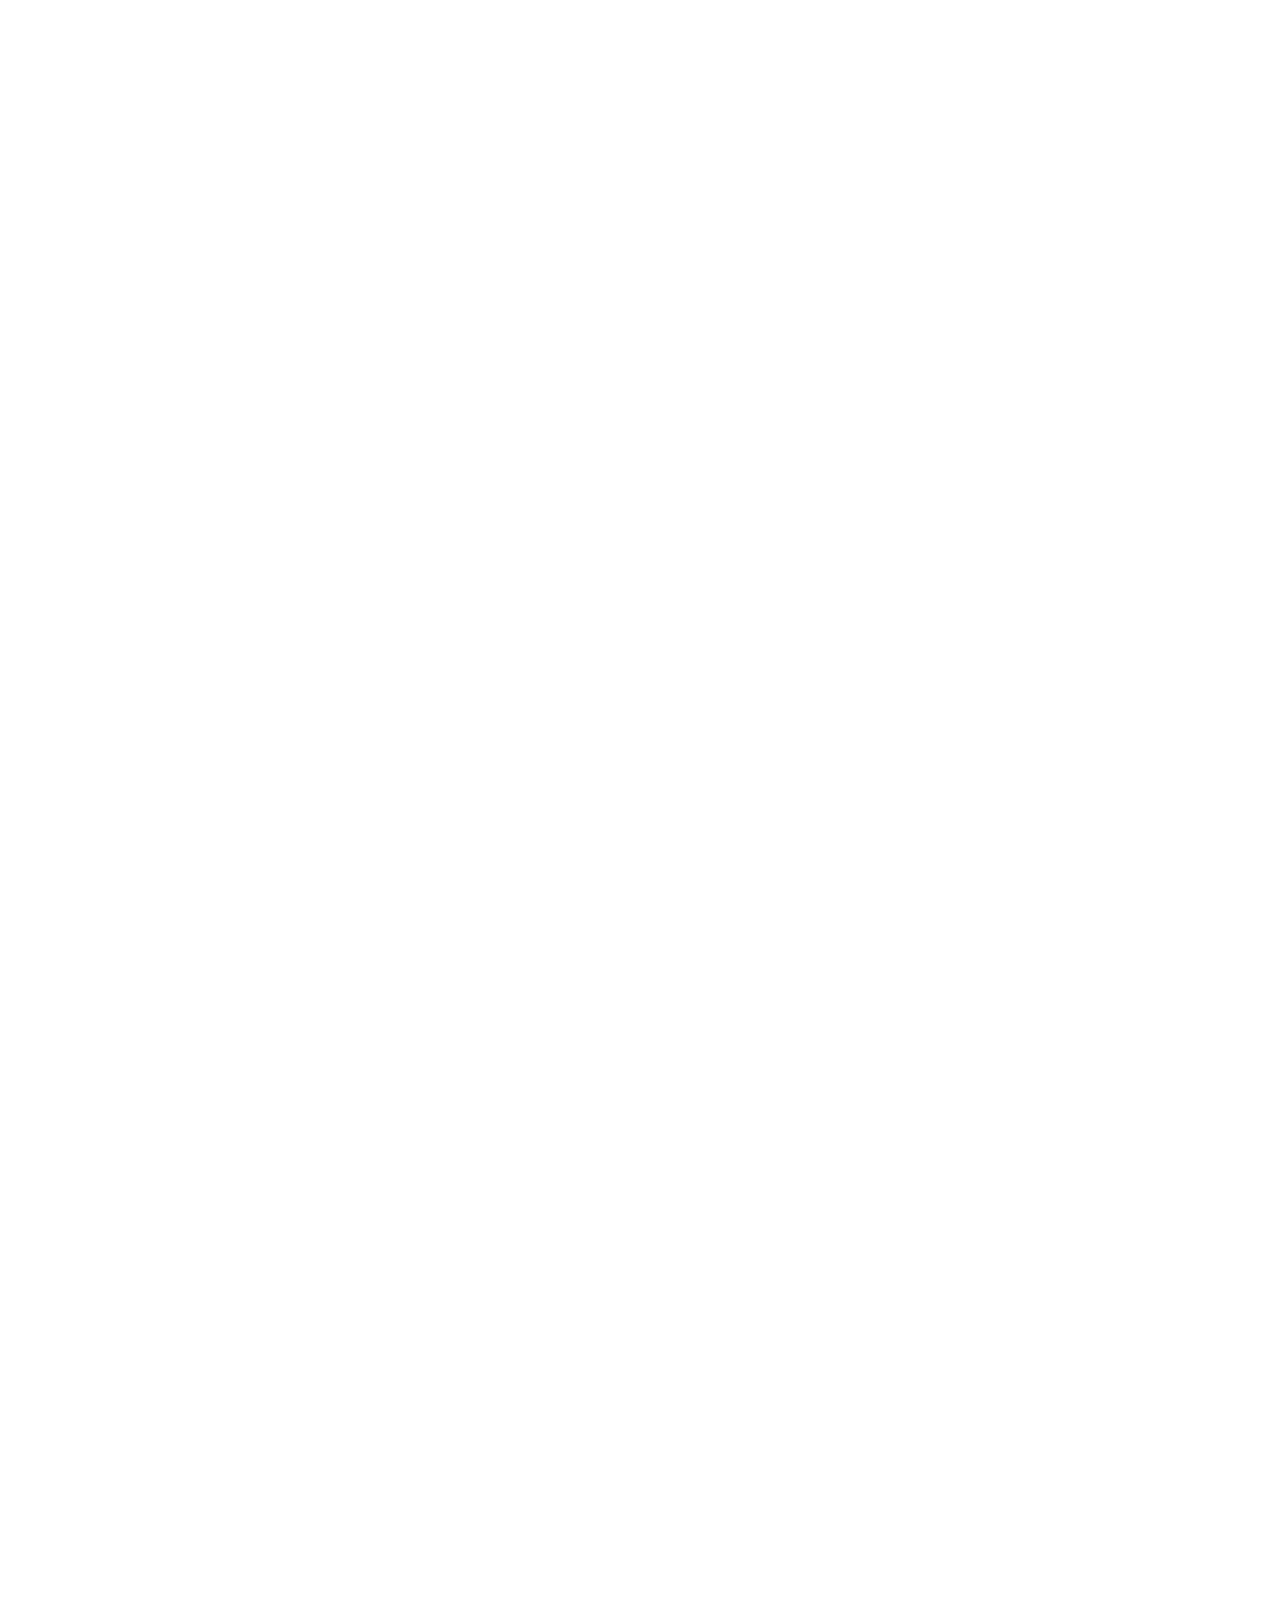
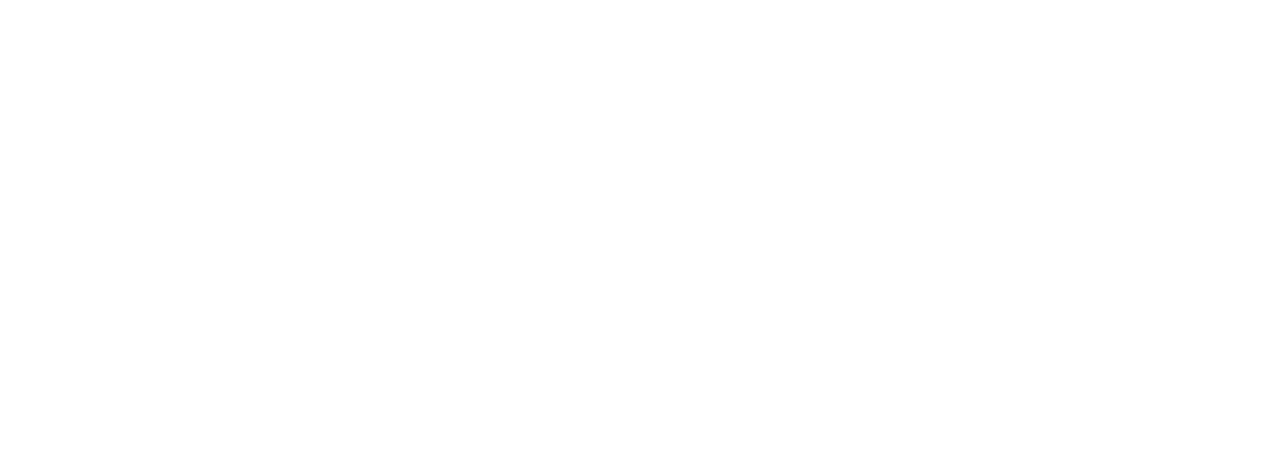
==== commit a25e3d31: "slids5생성,prev/next,interval" ====
--- a/public/html/10.slide.html
+++ b/public/html/10.slide.html
@@ -88,6 +88,45 @@
 		</div>
 	</div>
 	<!--// slide 3 -->
+
+		<!-- slide 4 시험장 화살표 prev, next -->
+		<div class="wrapper wrapper4">
+			<div class="stage">
+				<div class="slide-wrap">
+					<div class="slide">
+						<img src="../img/slide-0.jpg" class="w-100">
+					</div>
+					<div class="slide">
+						<img src="../img/slide-1.jpg" class="w-100">
+					</div>
+					<div class="slide">
+						<img src="../img/slide-2.jpg" class="w-100">
+					</div>
+					<div class="slide">
+						<img src="../img/slide-3.jpg" class="w-100">
+					</div>
+					
+				</div>
+				<div class="btn-prev">〈</div>
+				<div class="btn-next">〉</div>
+			</div>
+			
+		</div>
+		<!--// slide 4 -->
+
+		<!-- slide 5 생성, prev/next, interval -->
+		<div class="wrapper wrapper5">
+			<div class="stage">
+				<div class="slide-wrap">
+				
+					
+				</div>
+				<div class="btn-prev">〈</div>
+				<div class="btn-next">〉</div>
+			</div>
+			
+		</div>
+		<!--// slide 5 -->
 	<script src="../js/10.slide.js"></script>
 </body>
 </html>--- a/public/css/10.slide.css
+++ b/public/css/10.slide.css
@@ -1,7 +1,7 @@
 .wrapper {max-width: 1200px; margin: 50px auto;}
 html, body{height: 10000px;}
 .btn-prev, .btn-next {cursor: pointer; user-select: none;}
-
+/* slide 1 */
 .wrapper1 .stage {width: 100%; border: 10px solid red; overflow: hidden;}
 .wrapper1 .slide-wrap {position: relative;}
 .wrapper1 .slide {position: absolute; top: 0; width: 100%;}
@@ -10,7 +10,7 @@
 .wrapper1 .slide:nth-child(3) {left: 200%;}
 .wrapper1 .slide:nth-child(4) {left: 300%;}
 .wrapper1 .slide:nth-child(5) {left: 400%;}
-
+/* slide 2 */
 .wrapper2 .stage {width: 100%; border: 10px solid red; overflow: hidden;}
 .wrapper2 .slide-wrap {position: relative;}
 .wrapper2 .slide {position: absolute; top: 0; width: 100%;}
@@ -19,7 +19,7 @@
 .wrapper2 .slide:nth-child(3) {left: 200%;}
 .wrapper2 .slide:nth-child(4) {left: 300%;}
 .wrapper2 .slide:nth-child(5) {left: 400%;}
-
+/* slide 3 */
 .wrapper3 .stage {width: 100%; border: 10px solid red; overflow: hidden;}
 .wrapper3 .slide-wrap {position: relative;}
 .wrapper3 .slide {position: absolute; top: 0; width: 100%;}
@@ -28,3 +28,34 @@
 .wrapper3 .slide:nth-child(3) {left: 200%;}
 .wrapper3 .slide:nth-child(4) {left: 300%;}
 .wrapper3 .slide:nth-child(5) {left: 400%;}
+/* slide 4 */
+.wrapper4 .stage {width: 100%; border: 10px solid red; overflow: hidden; position: relative;}
+.wrapper4 .slide-wrap {position: relative;}
+.wrapper4 .slide {position: absolute; top: 0; width: 100%;}
+.wrapper4 .slide:nth-child(1) {position: relative; left: 0;}
+.wrapper4 .slide:nth-child(2) {left: 100%;}
+.wrapper4 .slide:nth-child(3) {left: 200%;}
+.wrapper4 .slide:nth-child(4) {left: 300%;}
+.wrapper4 .slide:nth-child(5) {left: 400%;}
+.wrapper4 .btn-prev, .wrapper4 .btn-next{font-size: 15vw; color:#f8f8f8;
+text-shadow: 0 0 2vw rgba(0,0,0,0.5); position: absolute; 
+ z-index:9999; top: calc(50% - 11vw); opacity: .2;
+transition:opacity .5s; }
+ .wrapper4 .btn-next{right: 0;}
+ .wrapper4 .btn-prev{}
+ .wrapper4 .btn-prev:hover, .wrapper4 .btn-next:hover{opacity: 0.7;}
+
+
+ /* slide 5 */
+.wrapper.wrapper5 {max-width: 600px;}
+.wrapper5 .stage {width: 100%; border: 10px solid red; position: relative; overflow: hidden;}
+.wrapper5 .slide-wrap {position: relative;}
+.wrapper5 .slide {position: absolute; top: 0; width: 100%;}
+.wrapper5 .slide > h1 {position: absolute; width: 100%; height: 100%; top: 0; left: 0; font-size: 10vw; display: flex; justify-content: center; align-items: center; color: #fff;}
+.wrapper5 .slide:nth-child(1) {position: absolute; left: -100%;}
+.wrapper5 .slide:nth-child(2) {position: relative;}
+.wrapper5 .slide:nth-child(3) {position: absolute; left: 100%;}
+.wrapper5 .btn-prev, .wrapper5 .btn-next {font-size: 10vw; color: #fff; text-shadow: 0 0 2vw rgba(0,0,0,0.5); position: absolute; z-index: 9; top: calc(50% - 8vw); opacity: .1; transition: opacity 1s;}
+.wrapper5 .btn-prev {}
+.wrapper5 .btn-next {right: 0;}
+.wrapper5 .btn-prev:hover, .wrapper5 .btn-next:hover {opacity: .7;}
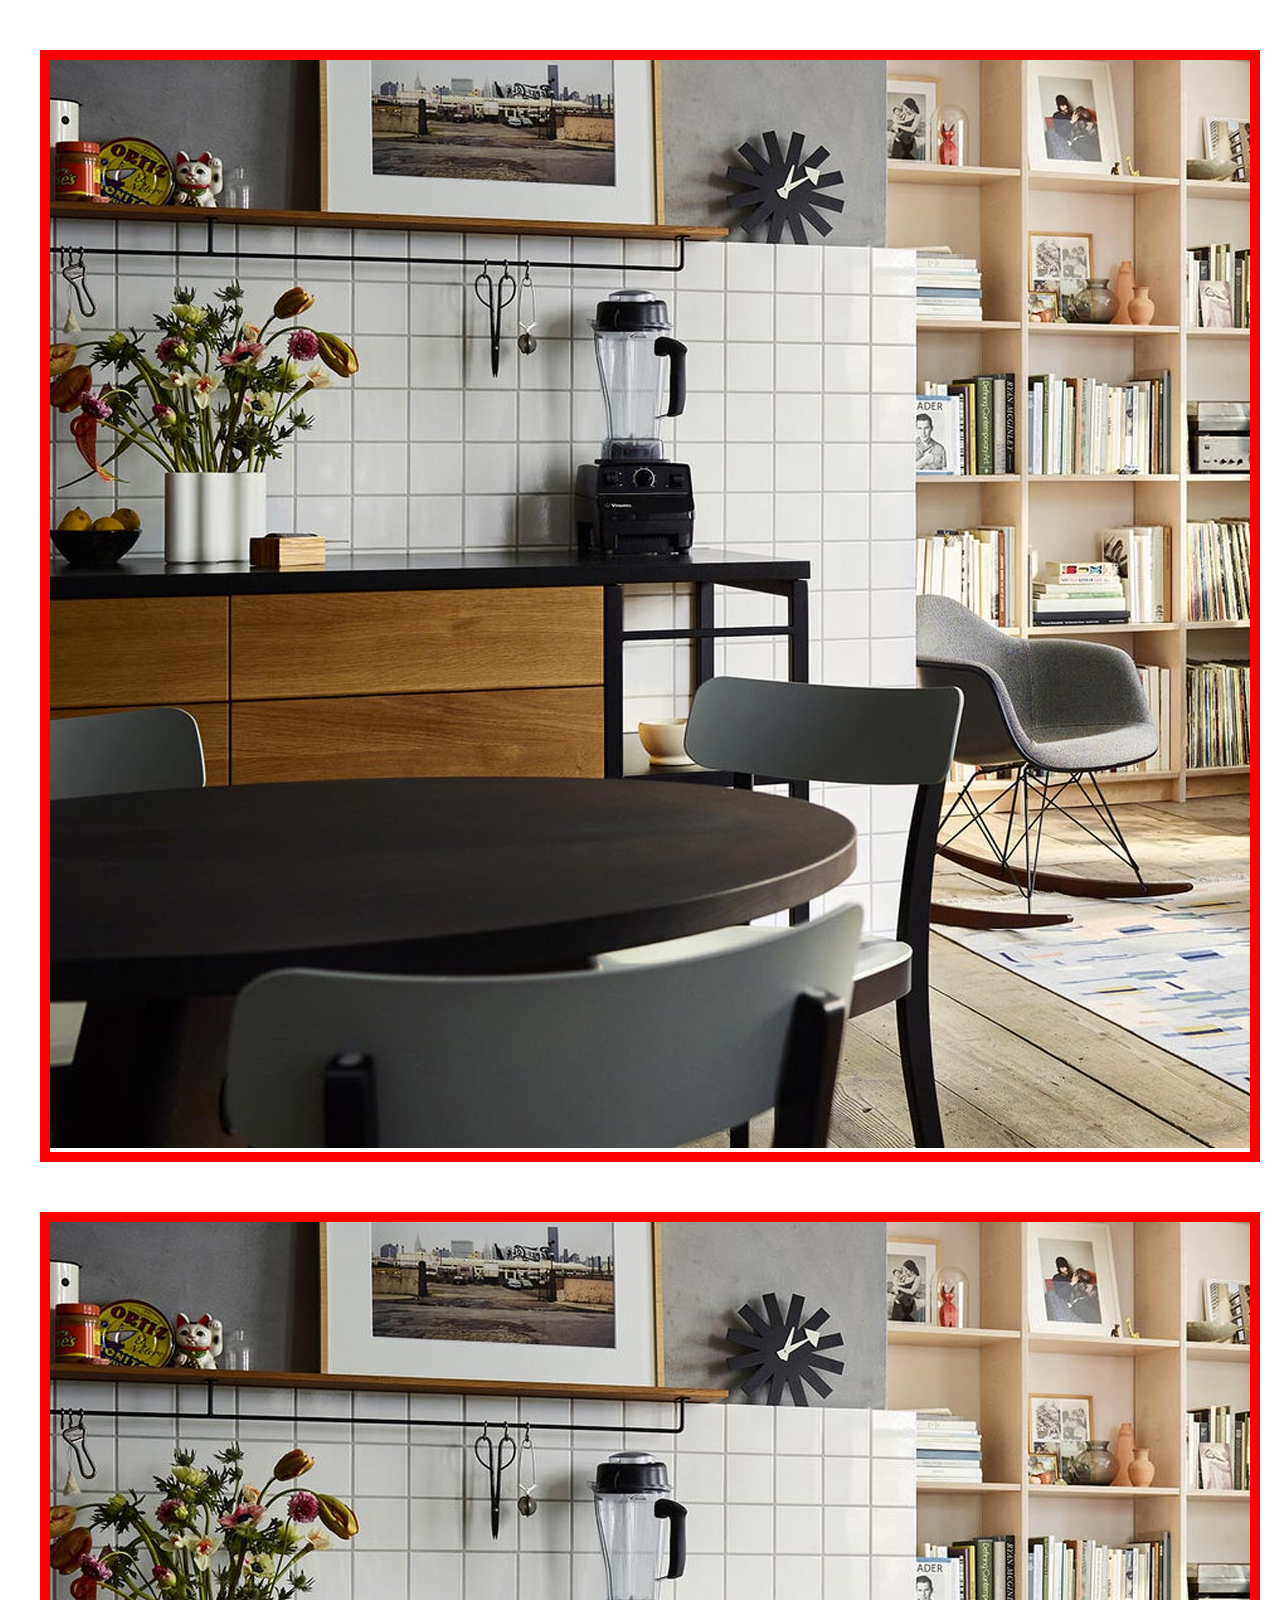
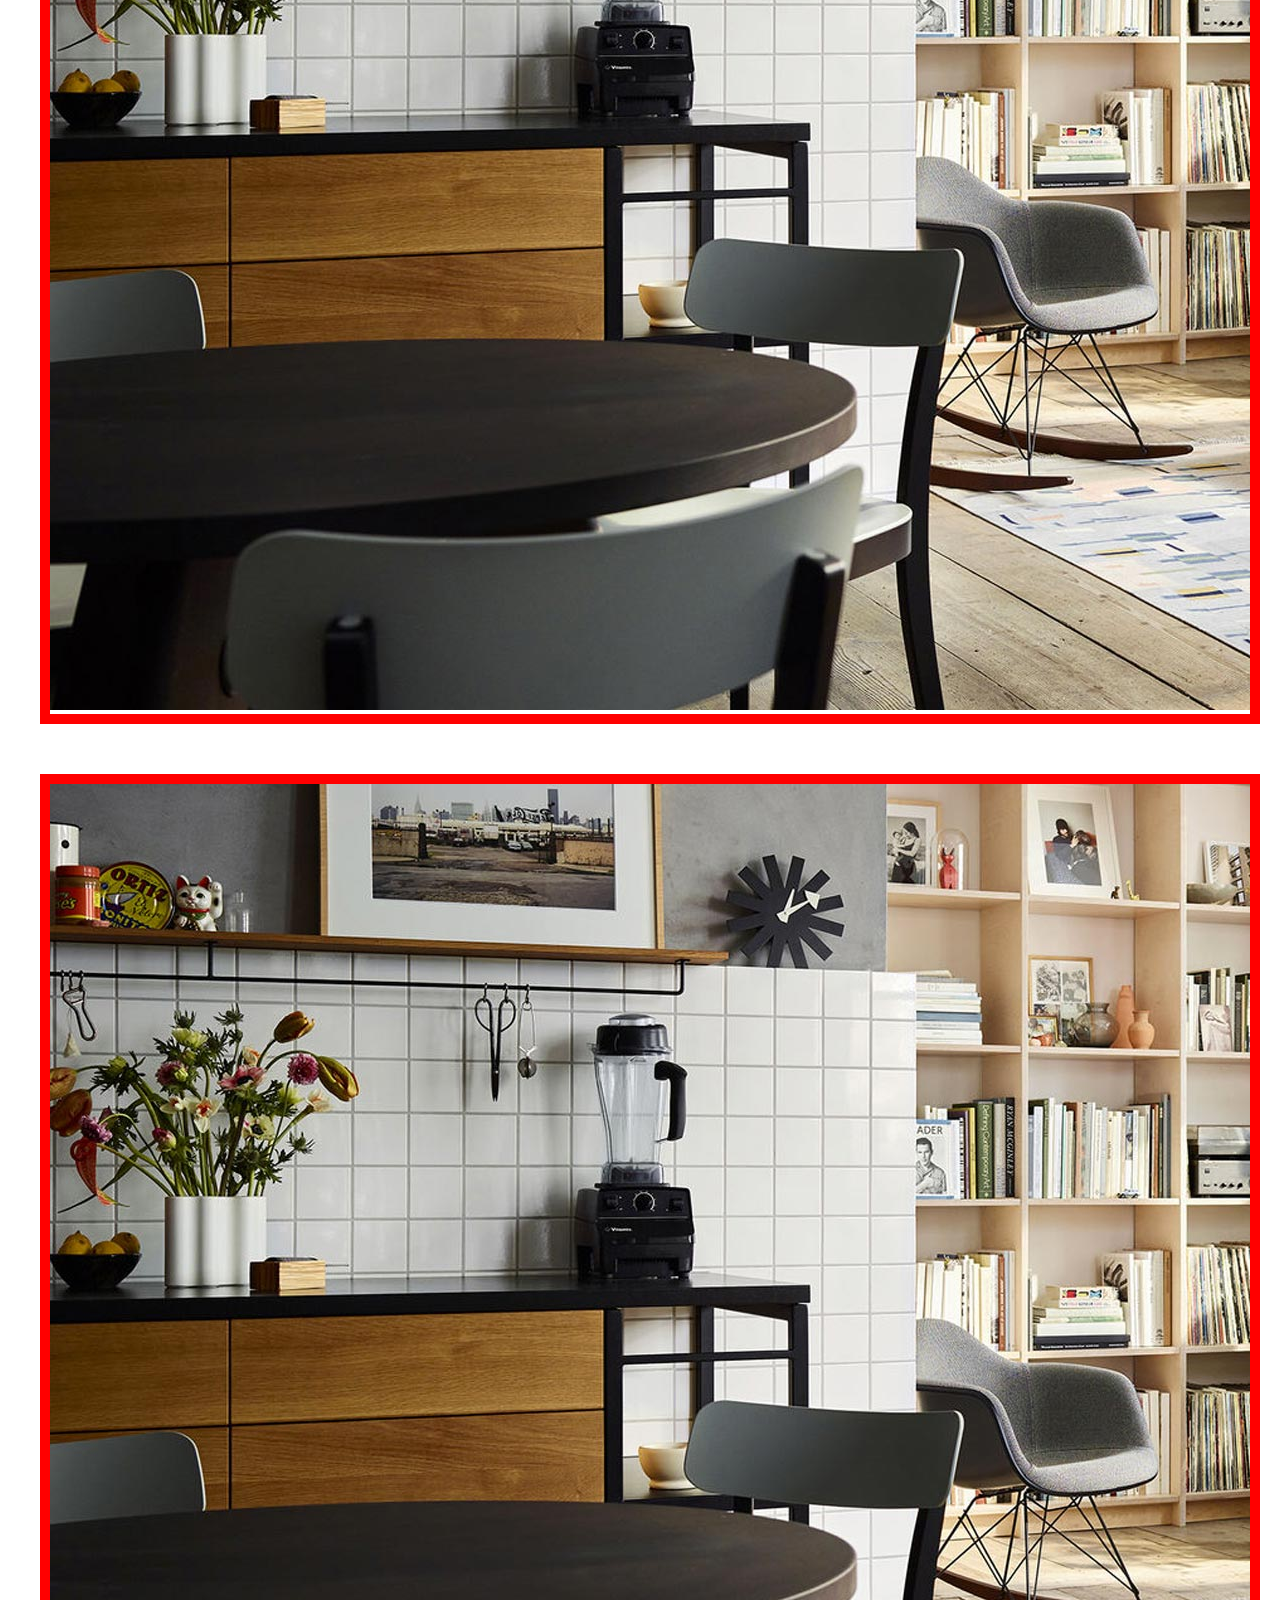
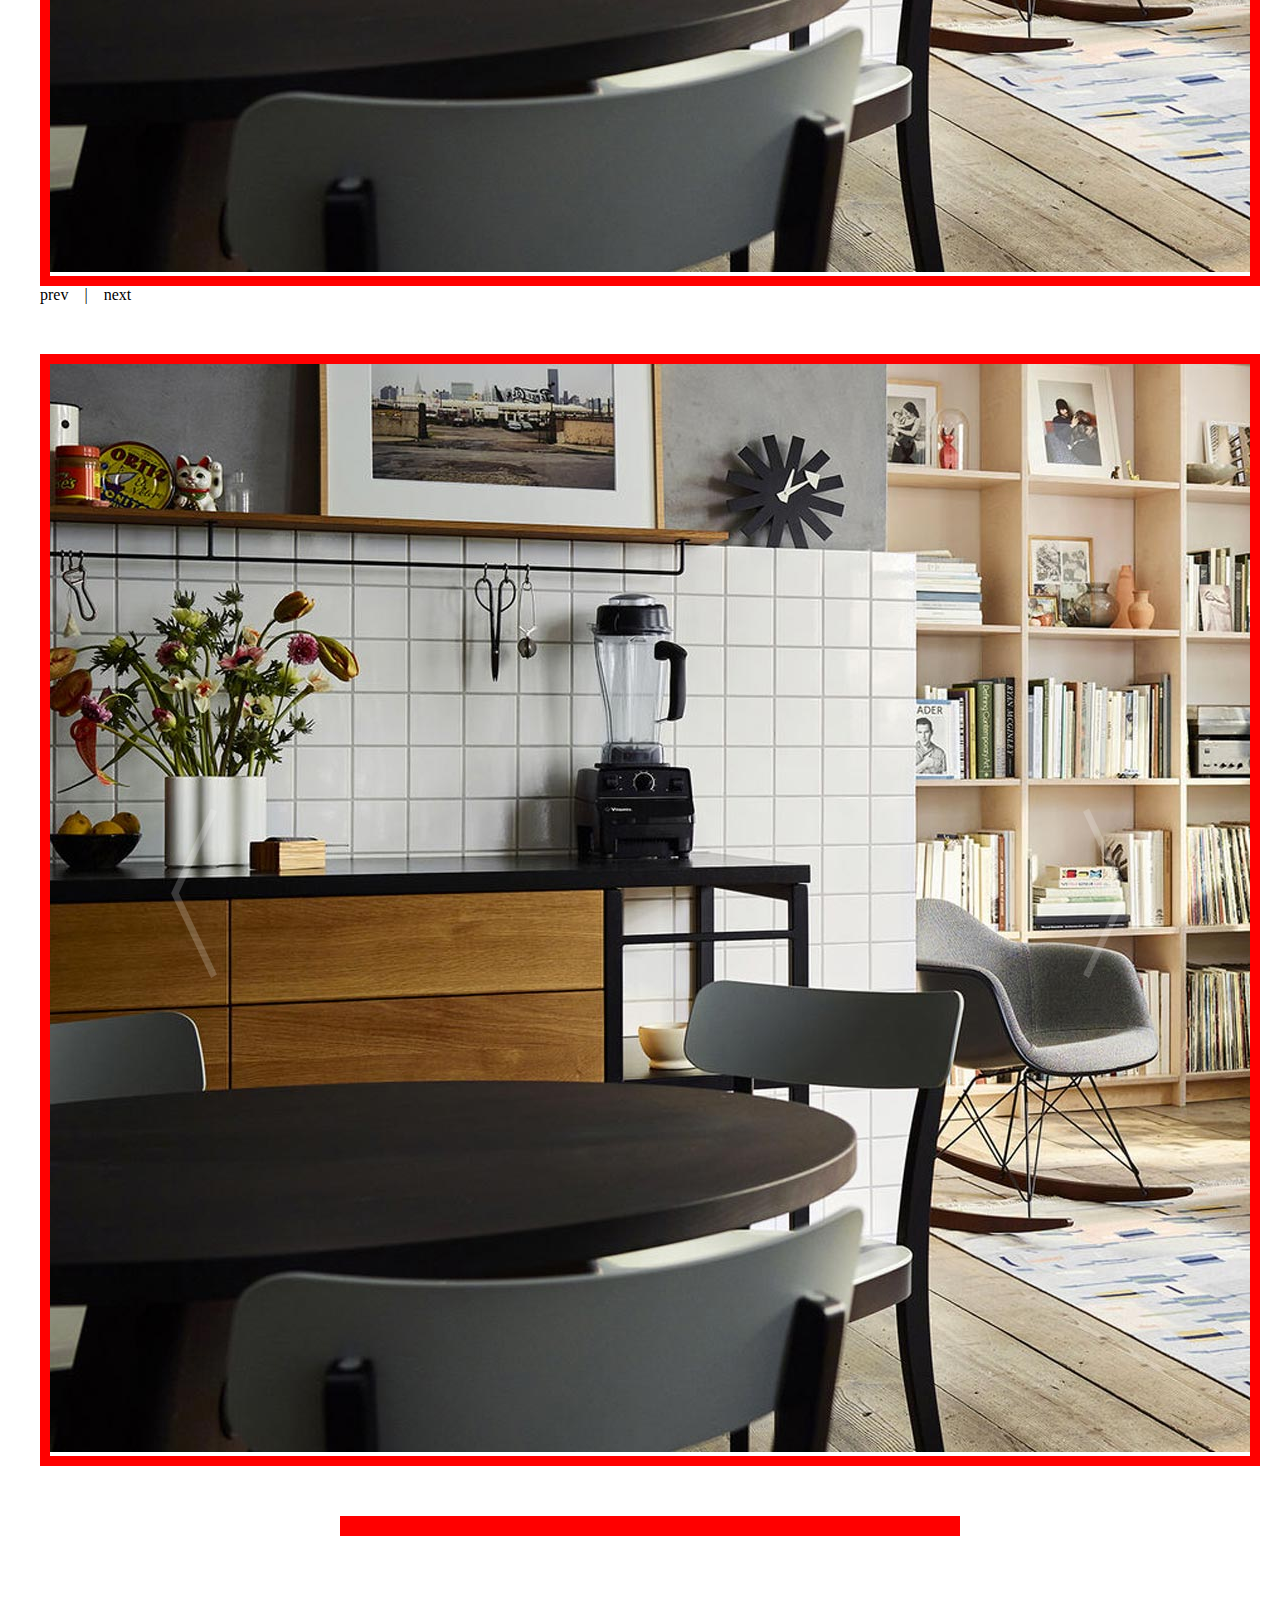
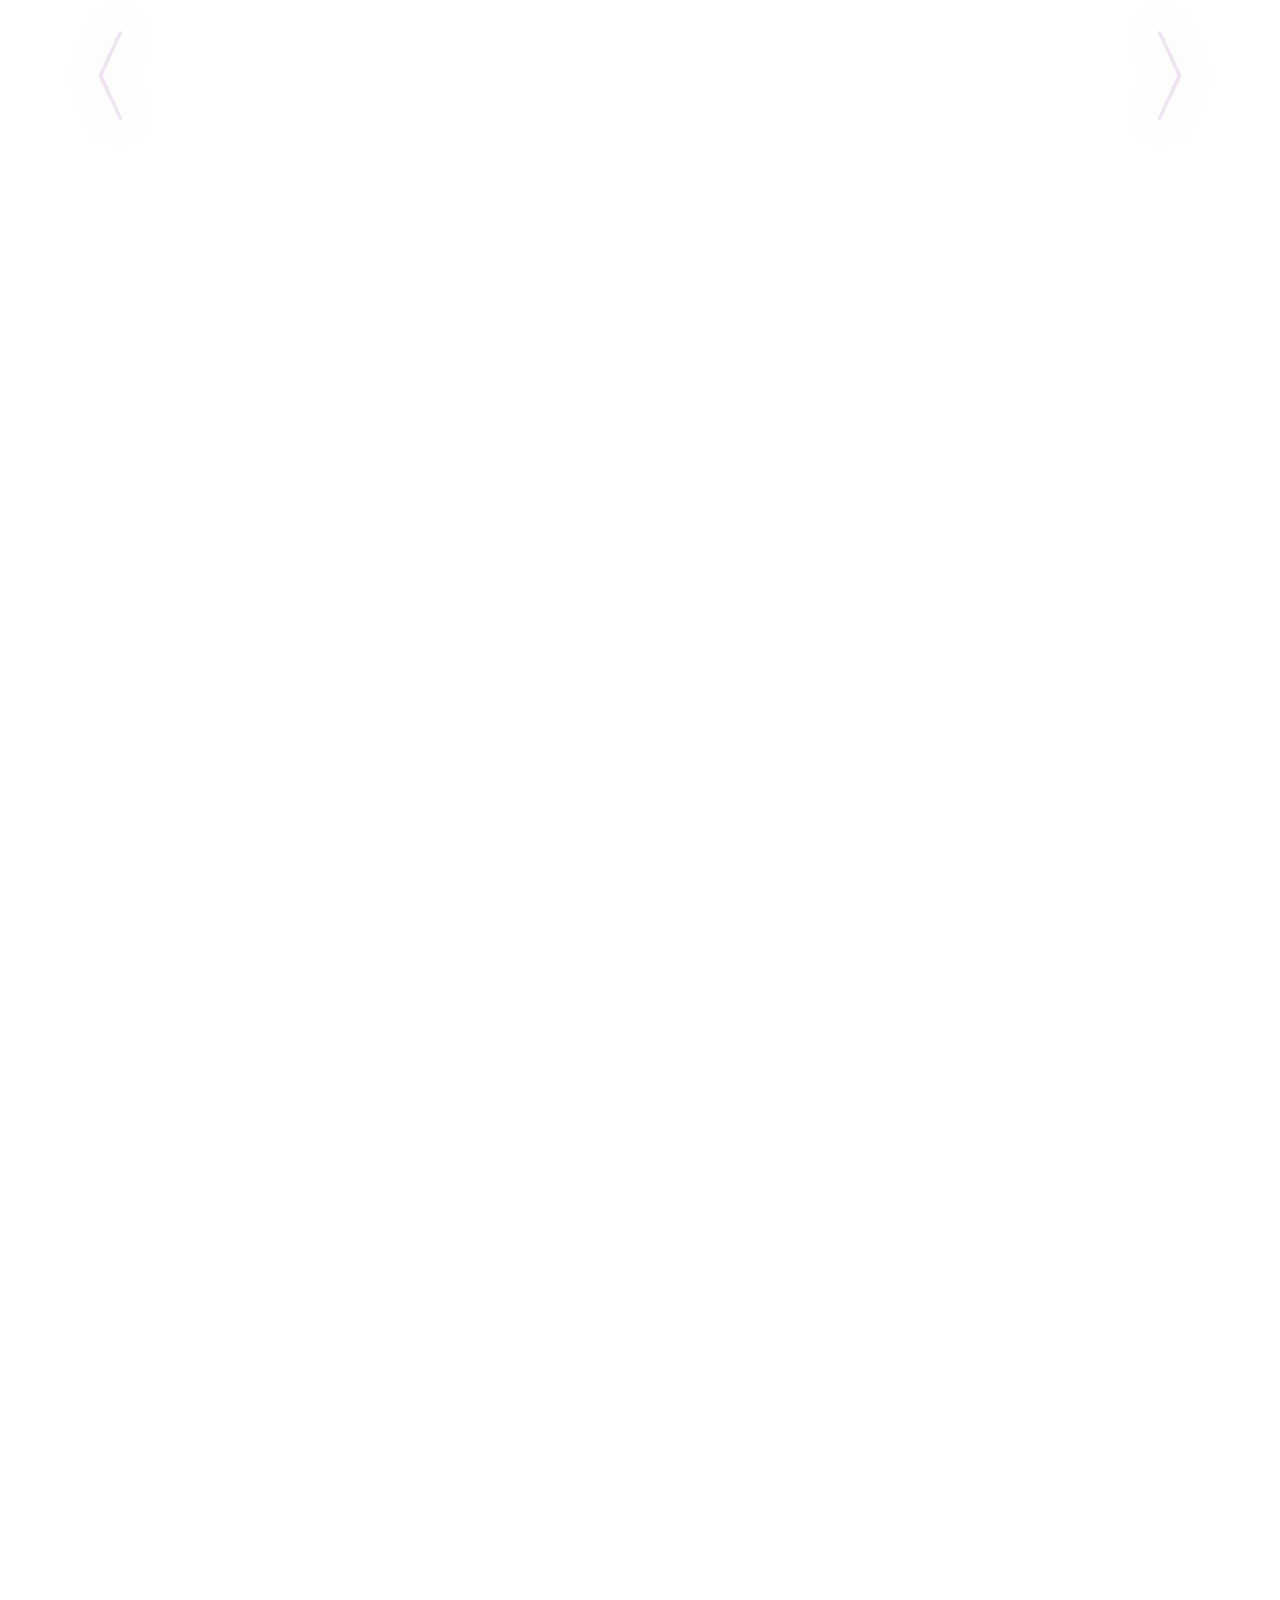
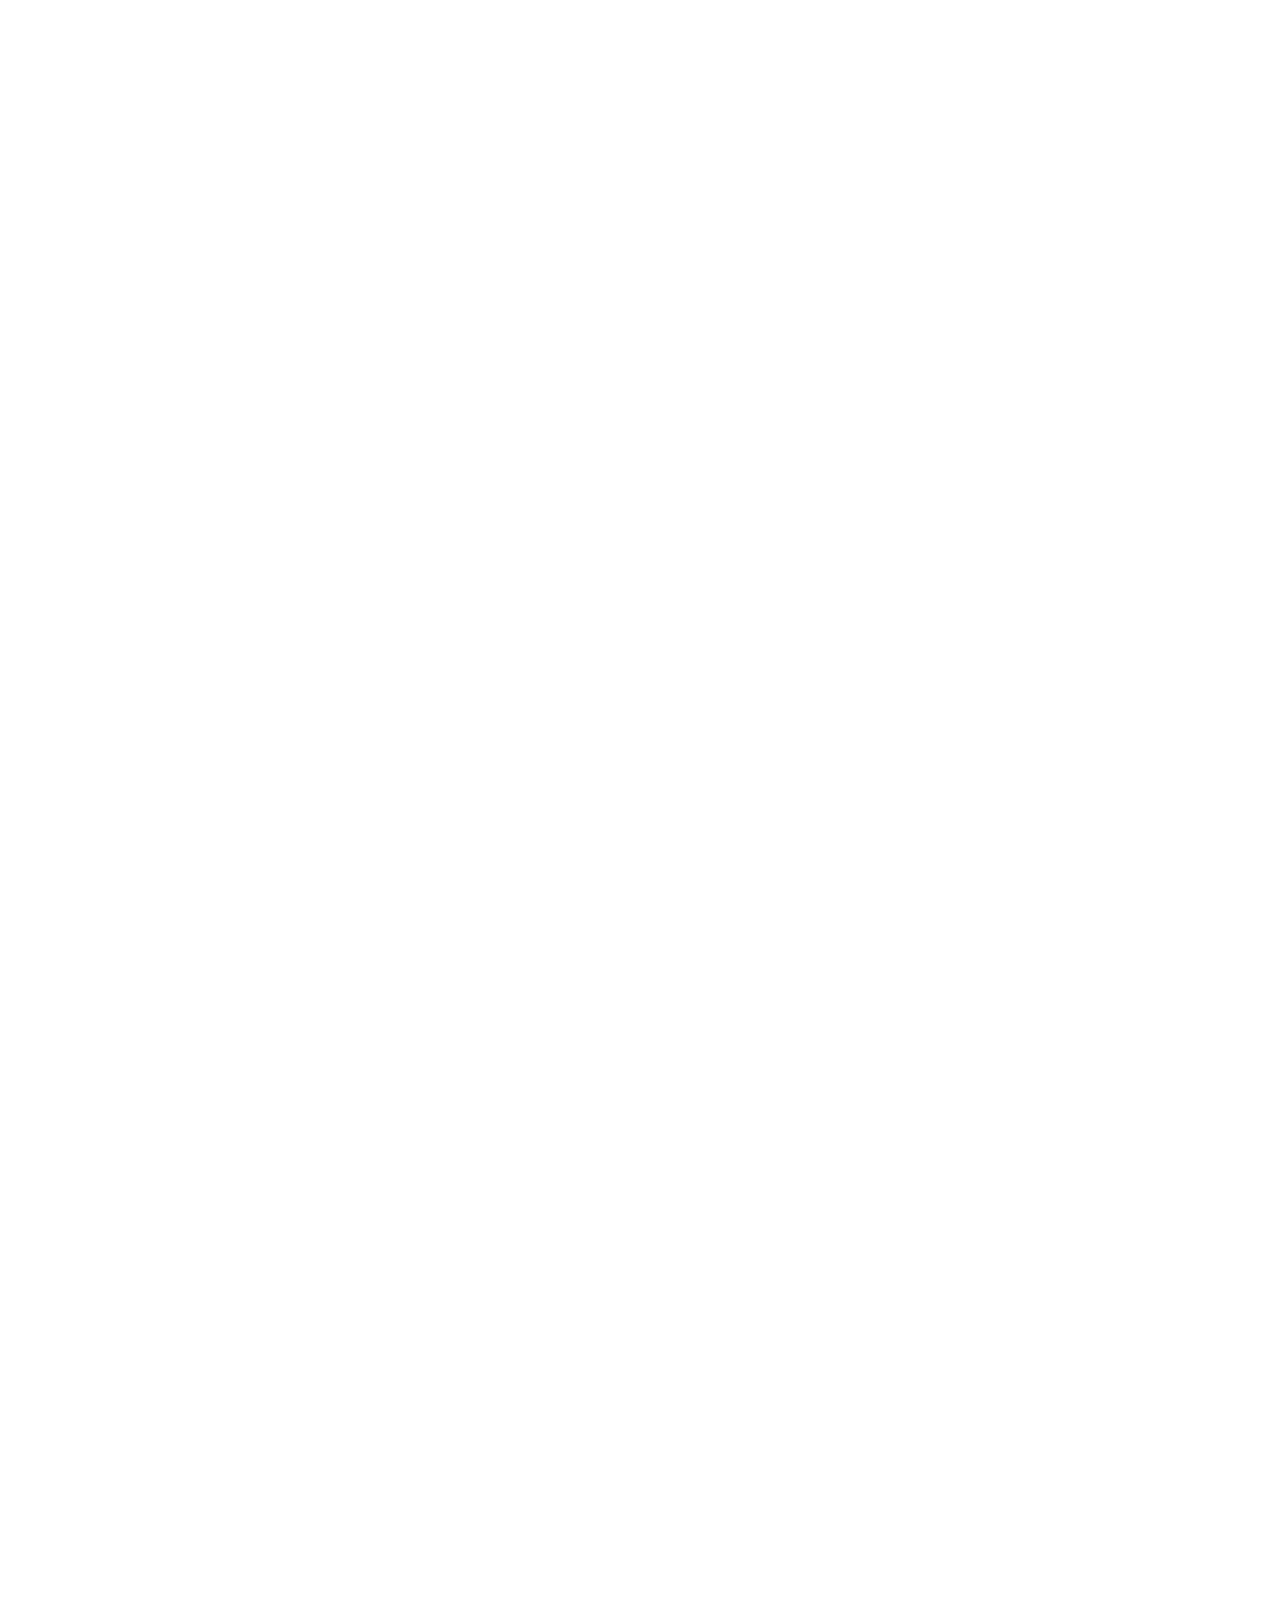
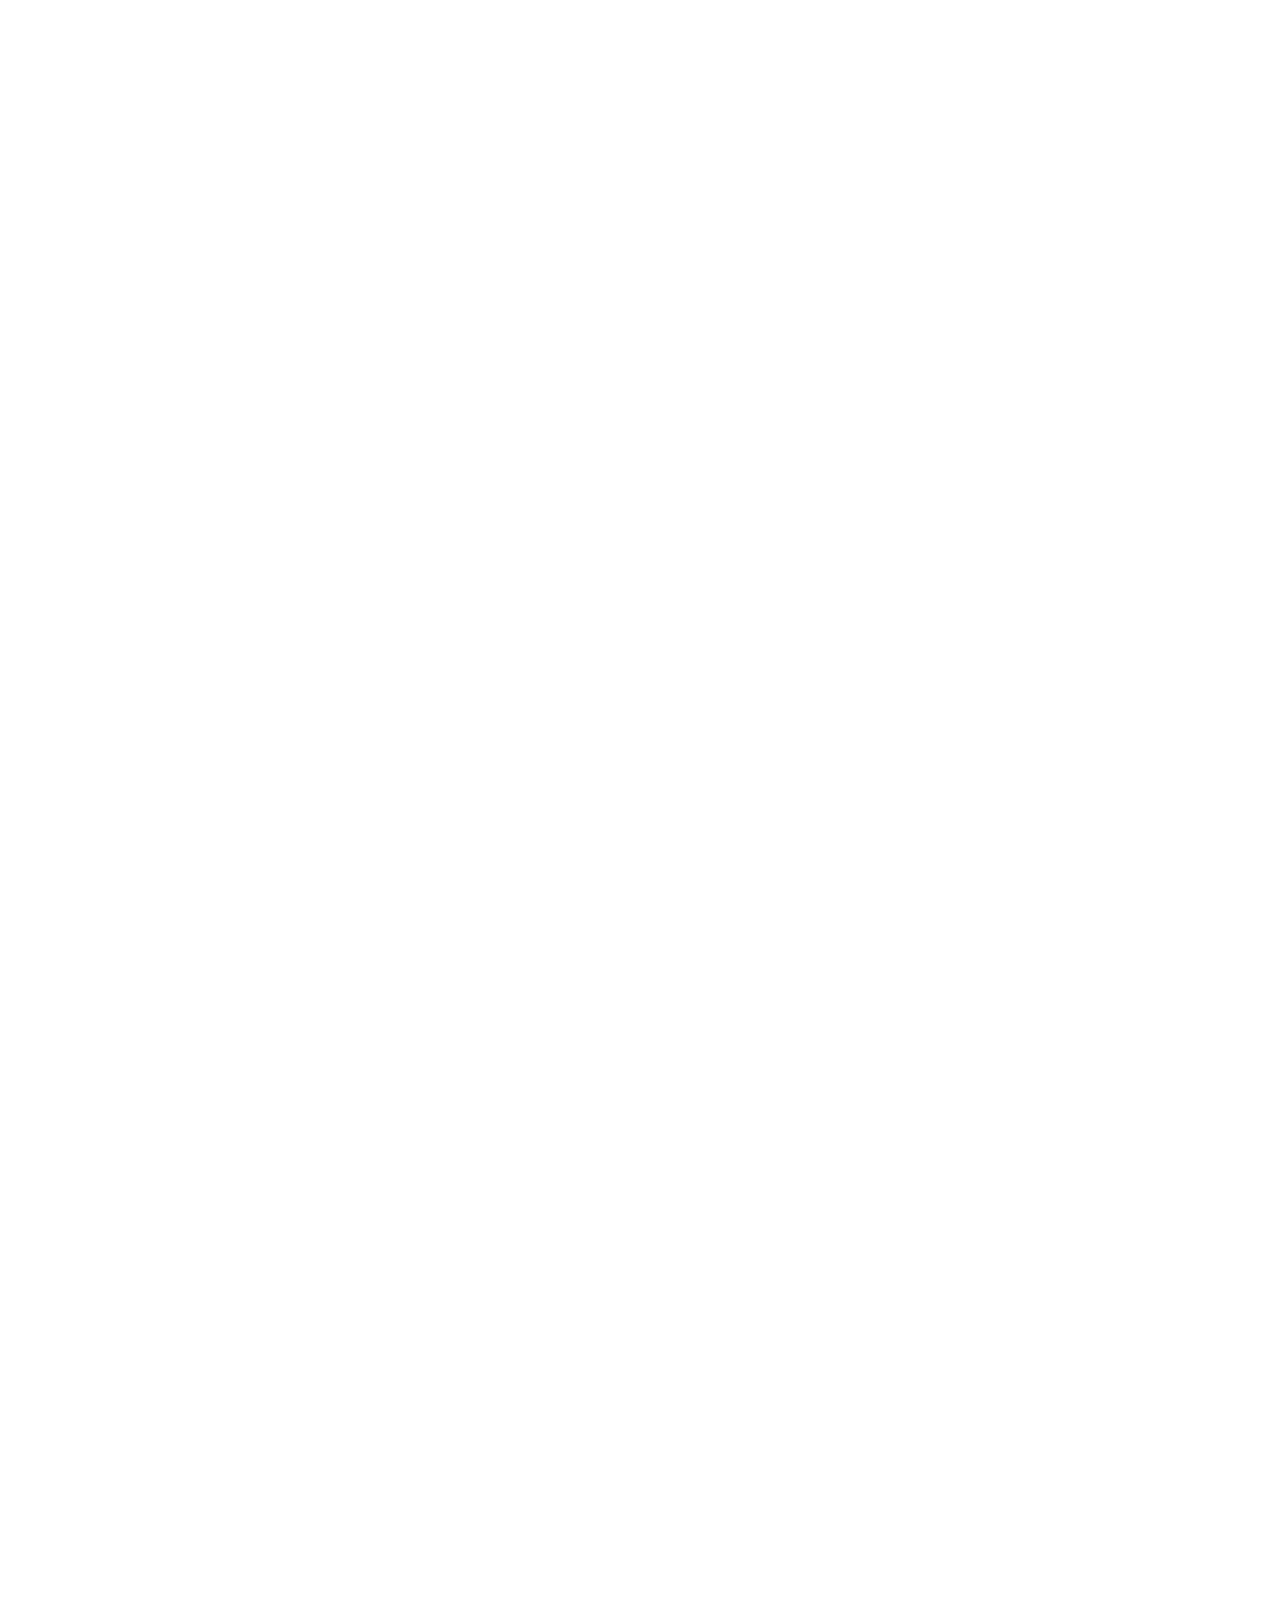
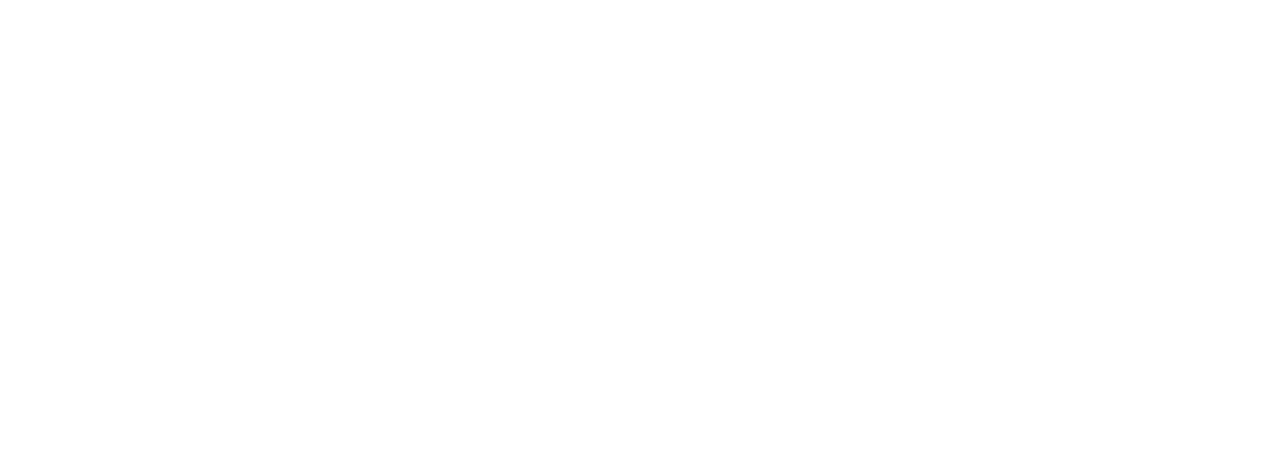
==== commit 4140623a: "slide 8번까지 완성" ====
--- a/public/html/10.slide.html
+++ b/public/html/10.slide.html
@@ -119,14 +119,65 @@
 			<div class="stage">
 				<div class="slide-wrap">
 				
-					
+					<!-- slide가 생성 -->
 				</div>
 				<div class="btn-prev">〈</div>
 				<div class="btn-next">〉</div>
+			<div class="pager-wrap">
+				
+			</div>
 			</div>
 			
 		</div>
 		<!--// slide 5 -->
+
+		<!-- slide 6 생성, prev/next, interval, fade type -->
+		<div class="wrapper wrapper6">
+			<div class="stage">
+				<div class="slide-wrap">
+				
+					<!-- slide가 생성 -->
+				</div>
+				<div class="btn-prev">〈</div>
+				<div class="btn-next">〉</div>
+			<div class="pager-wrap">
+				
+			</div>
+			</div>
+			
+		</div>
+		<!--// slide 6 -->
+
+			<!-- slide 7 생성, prev/next, interval, fade type -->
+			<div class="wrapper wrapper7">
+				<div class="stage">
+					<div class="slide-wrap">
+					
+						<!-- slide가 생성 -->
+					</div>
+					<div class="btn-prev">〈</div>
+					<div class="btn-next">〉</div>
+				<div class="pager-wrap">
+					
+				</div>
+				</div>
+				
+			</div>
+			<!--// slide 7 -->
+
+				<!-- slide 8 생성, prev/next, interval, 한개씩 슬라이드-->
+				<div class="wrapper wrapper8">
+					<div class="stage">
+						<div class="slide-wrap">
+						
+						</div>
+					</div>
+						<div class="btn-prev">〈</div>
+						<div class="btn-next">〉</div>
+					</div>
+							
+					<!--// slide 8 -->
+					
 	<script src="../js/10.slide.js"></script>
 </body>
 </html>--- a/public/css/10.slide.css
+++ b/public/css/10.slide.css
@@ -1,4 +1,4 @@
-.wrapper {max-width: 1200px; margin: 50px auto;}
+.wrapper {max-width: 1200px; margin: 50px auto; position: relative;}
 html, body{height: 10000px;}
 .btn-prev, .btn-next {cursor: pointer; user-select: none;}
 /* slide 1 */
@@ -56,6 +56,66 @@
 .wrapper5 .slide:nth-child(2) {position: relative;}
 .wrapper5 .slide:nth-child(3) {position: absolute; left: 100%;}
 .wrapper5 .btn-prev, .wrapper5 .btn-next {font-size: 10vw; color: #fff; text-shadow: 0 0 2vw rgba(0,0,0,0.5); position: absolute; z-index: 9; top: calc(50% - 8vw); opacity: .1; transition: opacity 1s;}
-.wrapper5 .btn-prev {}
 .wrapper5 .btn-next {right: 0;}
 .wrapper5 .btn-prev:hover, .wrapper5 .btn-next:hover {opacity: .7;}
+.wrapper5 .pager-wrap{position: absolute;bottom: 10px; left: 50%; transform: translateX(-50%);  user-select: none;
+}
+.wrapper5 .pager{font-size: 30px; color: #fff;cursor: pointer;}
+.wrapper5 .pager.active{color: crimson;}
+
+ /* slide 6 */
+.wrapper6 .stage {width: 100%; position: relative; overflow: hidden;}
+.wrapper6 .slide-wrap {position: relative;}
+.wrapper6 .slide > h1 {position: absolute; width: 100%; height: 100%; top: 0; left: 0; font-size: 10vw; display: flex; justify-content: center; align-items: center; color: #fff;}
+.wrapper6 .slide:nth-child(2) {position: absolute; top: 0; left: 0; opacity: 0;}
+.wrapper6 .btn-prev, .wrapper6 .btn-next {font-size: 10vw; color: #fff; text-shadow: 0 0 2vw rgba(0,0,0,0.5); position: absolute; z-index: 9; top: calc(50% - 8vw); opacity: .1; transition: opacity 1s;}
+.wrapper6 .btn-next {right: 0;}
+.wrapper6 .btn-prev:hover, .wrapper6 .btn-next:hover {opacity: .7;}
+.wrapper6 .pager-wrap {position: absolute; bottom: 10px; left: 50%; transform: translateX(-50%); user-select: none;}
+.wrapper6 .pager {font-size: 30px; color: #fff; cursor: pointer;}
+.wrapper6 .pager.active {color: crimson;}
+
+
+
+.wrapper7 .stage {width: 100%; position: relative; overflow: hidden;}
+.wrapper7 .slide-wrap {position: relative;}
+.wrapper7 .slide > h1 {position: absolute; width: 100%; height: 100%; top: 0; left: 0; font-size: 10vw; display: flex; justify-content: center; align-items: center; color: #fff;}
+.wrapper7 .slide {transition: all 0.5s;}
+.wrapper7 .slide:nth-child(2) {position: absolute; top: 0; left: 0; opacity: 0; transform: scale(1.3);}
+.wrapper7 .slide .title {position: absolute; bottom: 50px; left: 50px; color: #fff; 
+	font-size: 4vw; transition: all 0.5s; opacity: 0; transform: translateX(7vw);}
+.wrapper7 .btn-prev, .wrapper7 .btn-next {font-size: 10vw; color: #fff; text-shadow: 0 0 2vw rgba(0,0,0,0.5); position: absolute; z-index: 9; top: calc(50% - 8vw); opacity: .1; transition: opacity 1s;}
+.wrapper7 .btn-next {right: 0;}
+.wrapper7 .btn-prev:hover, .wrapper7 .btn-next:hover {opacity: .7;}
+.wrapper7 .pager-wrap {position: absolute; bottom: 10px; left: 50%; transform: translateX(-50%); user-select: none;}
+.wrapper7 .pager {font-size: 30px; color: #fff; cursor: pointer;}
+.wrapper7 .pager.active {color: crimson;}
+
+
+.wrapper8 .stage {width: 90%; margin: auto; position: relative; overflow: hidden; /* border: 10px solid blue; */}
+.wrapper8 .slide-wrap {position: relative; display: flex; width: 150%; left: -25%;}
+.wrapper8 .slide {position: relative; flex: 16.6666% 0 0;}
+
+.wrapper8 .btn-prev, .wrapper8 .btn-next {font-size: 8vw; color: purple; text-shadow: 0 0 2vw rgba(0,0,0,0.5); 
+	position: absolute; z-index: 9; top: calc(50% - 6vw); opacity: .1; transition: opacity 1s;}
+.wrapper8 .btn-prev {left: -0.5vw;}
+.wrapper8 .btn-next {right: -0.5vw;}
+.wrapper8 .btn-prev:hover, .wrapper8 .btn-next:hover {opacity: .7;}
+
+.wrapper8 .slide > h1 {position: absolute; width: 100%; height: 100%; top: 0; left: 0; font-size: 10vw; display: flex; justify-content: center; align-items: center; color: #fff;}
+
+/* .wrapper8 .slide .title {position: absolute; bottom: 4vw; left: 4vw; color: #fff; font-size: 4vw; transition: 
+
+@media screen and (max-width: 991px){
+	.wrapper8 .slide-wrap {width:166.6666%; left: -33.3333%; }
+.wrapper8 .slide {flex: 20% 0 0; }
+
+}
+@media screen and (max-width: 767px){
+	.wrapper8 .slide-wrap {width:200%; left: -50%; }
+.wrapper8 .slide {flex: 25% 0 0; }
+}
+@media screen and (max-width: 575px){
+	.wrapper8 .slide-wrap {width:300%; left: -100%; }
+.wrapper8 .slide {flex: 33.3333% 0 0; }
+}